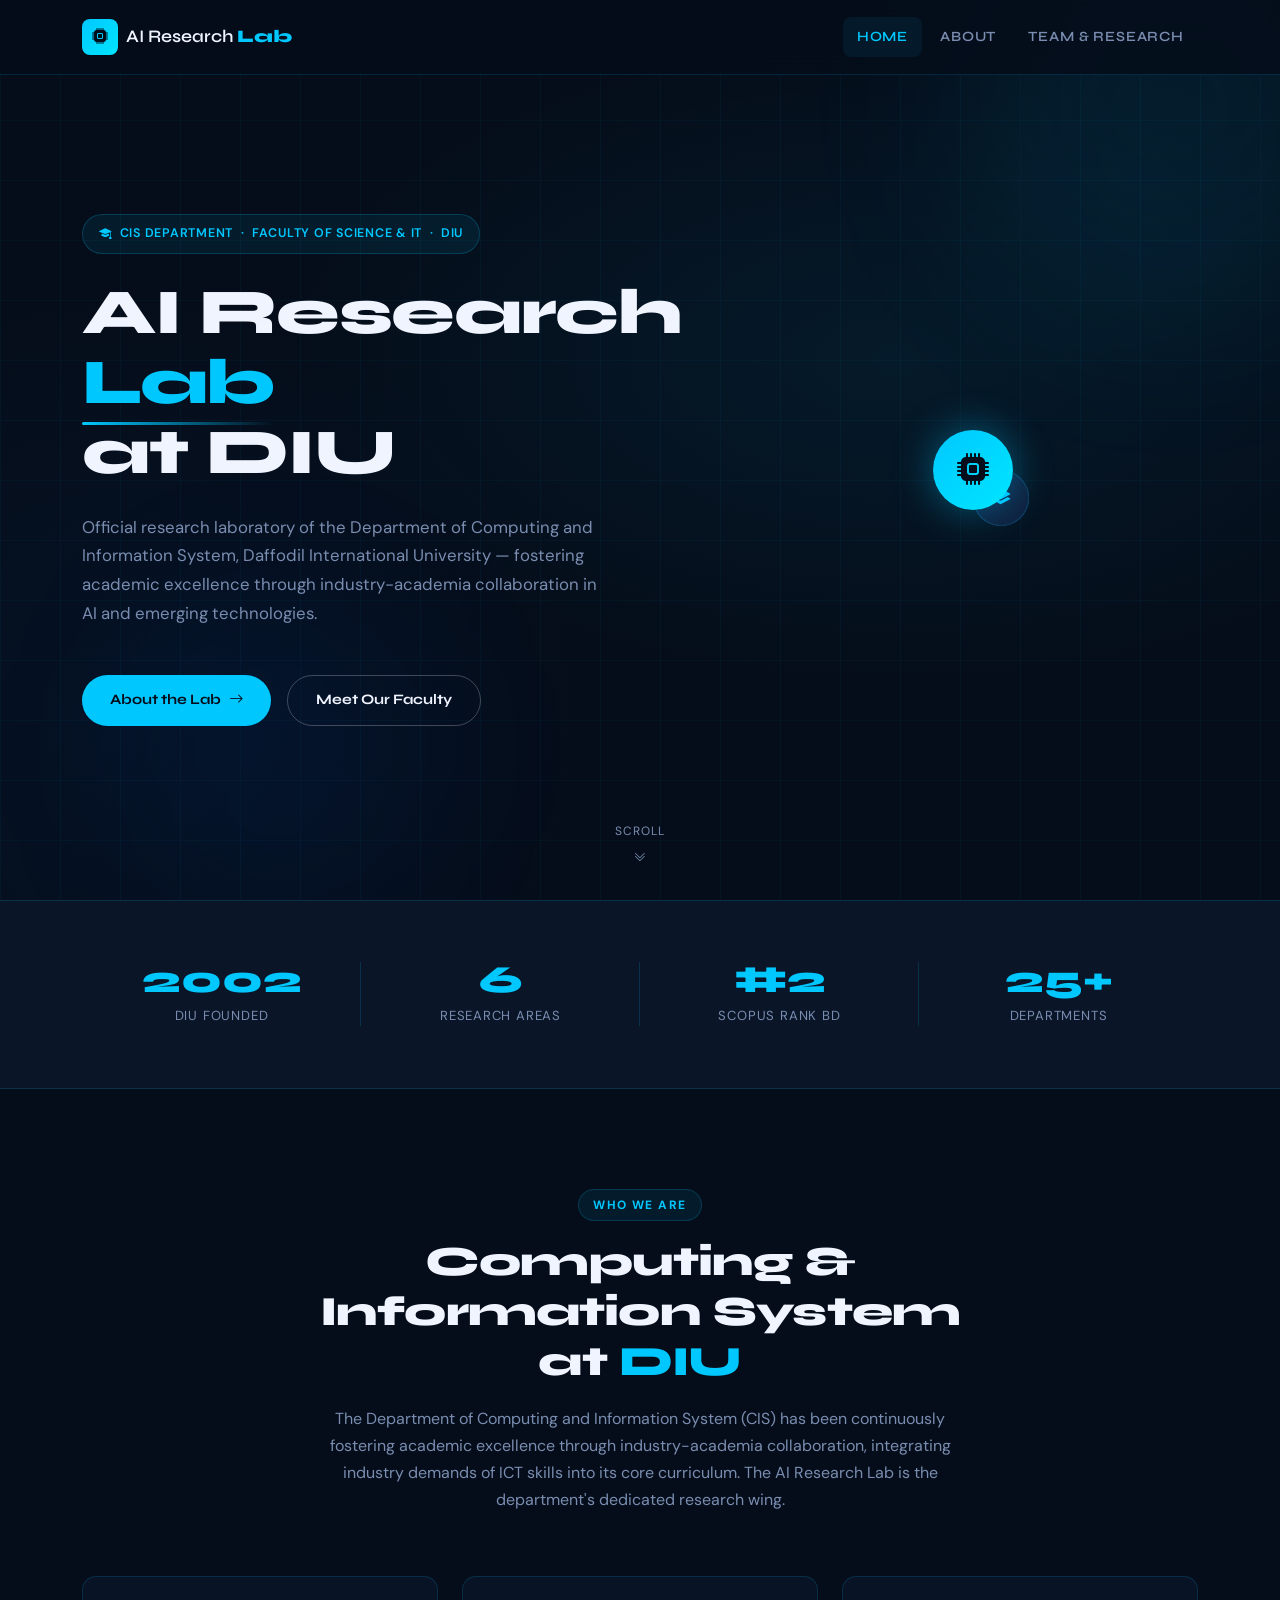
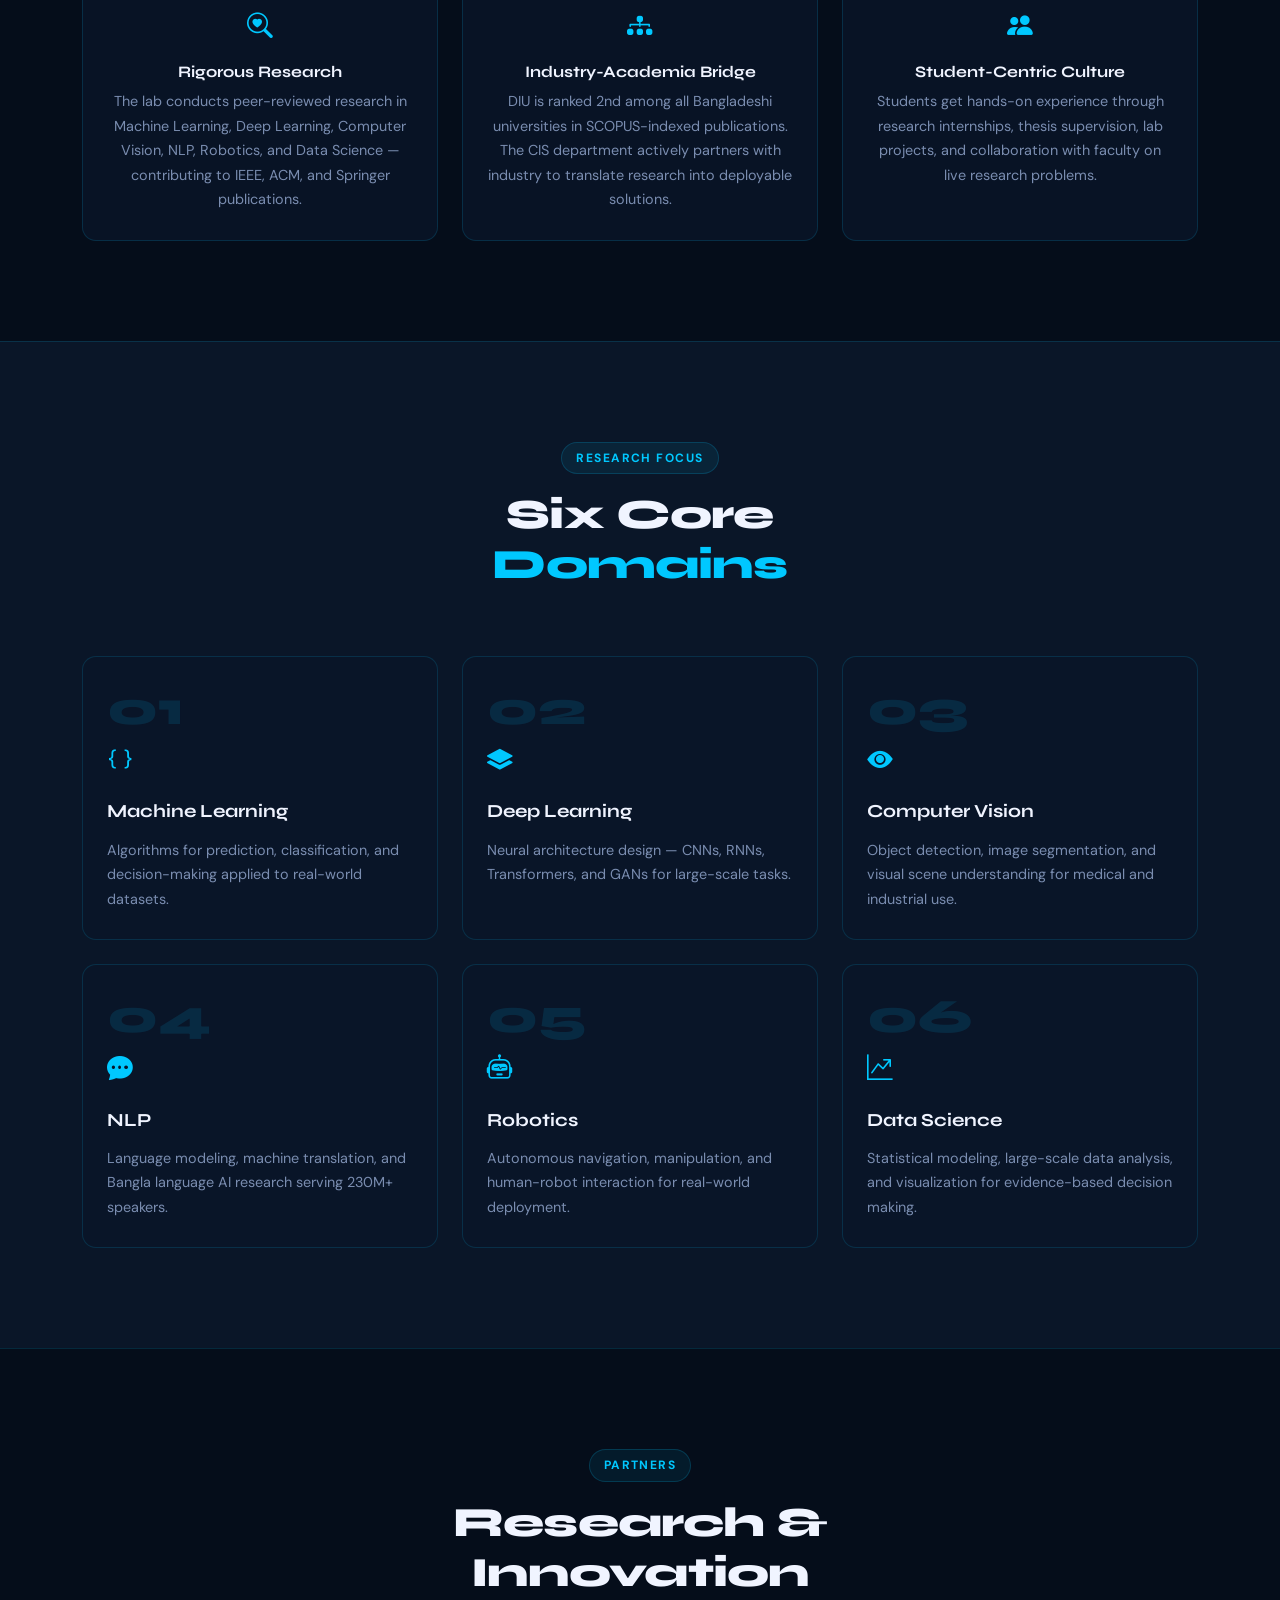
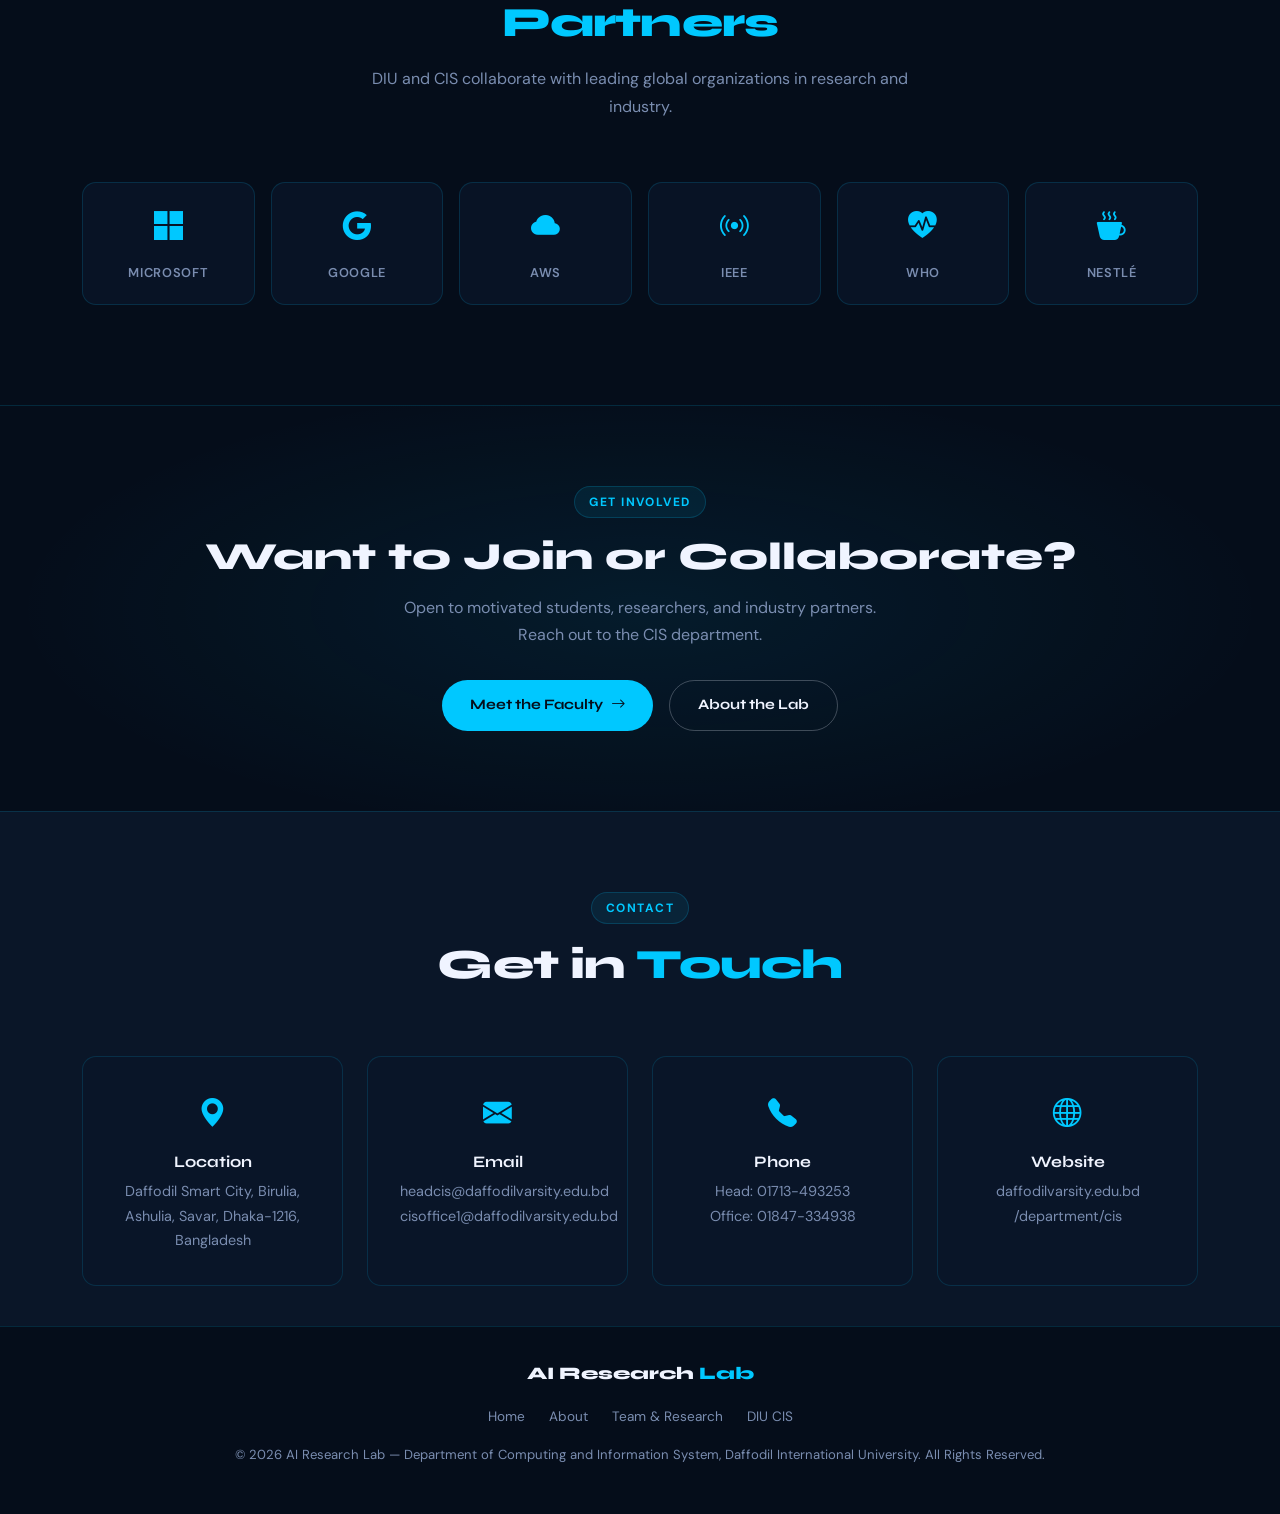
==== index.html @ 389318b4 "Add team and research page with faculty profiles and contact information" ====
<!DOCTYPE html>
<html lang="en">
<head>
  <meta charset="UTF-8"/>
  <meta name="viewport" content="width=device-width, initial-scale=1.0"/>
  <title>AI Research Lab — CIS, Daffodil International University</title>
  <link rel="stylesheet" href="https://cdn.jsdelivr.net/npm/bootstrap@5.3.3/dist/css/bootstrap.min.css"/>
  <link rel="stylesheet" href="https://cdn.jsdelivr.net/npm/bootstrap-icons@1.11.3/font/bootstrap-icons.min.css"/>
  <link rel="preconnect" href="https://fonts.googleapis.com"/>
  <link href="https://fonts.googleapis.com/css2?family=Syne:wght@400;600;700;800&family=DM+Sans:opsz,wght@9..40,300;9..40,400;9..40,500&display=swap" rel="stylesheet"/>
  <link rel="stylesheet" href="style.css"/>
</head>
<body>

  <!-- NAVBAR -->
  <nav class="navbar navbar-expand-lg fixed-top" id="mainNav">
    <div class="container">
      <a class="navbar-brand d-flex align-items-center gap-2" href="index.html">
        <div class="brand-icon"><i class="bi bi-cpu-fill"></i></div>
        <span>AI Research <strong>Lab</strong></span>
      </a>
      <button class="navbar-toggler" type="button" data-bs-toggle="collapse" data-bs-target="#navMenu">
        <span class="navbar-toggler-icon"></span>
      </button>
      <div class="collapse navbar-collapse" id="navMenu">
        <ul class="navbar-nav ms-auto align-items-lg-center gap-lg-1">
          <li class="nav-item"><a class="nav-link active" href="index.html">Home</a></li>
          <li class="nav-item"><a class="nav-link" href="about.html">About</a></li>
          <li class="nav-item"><a class="nav-link" href="team.html">Team &amp; Research</a></li>
        </ul>
      </div>
    </div>
  </nav>

  <!-- HERO -->
  <section class="hero-section">
    <div class="hero-grid-overlay"></div>
    <div class="hero-orb hero-orb-1"></div>
    <div class="hero-orb hero-orb-2"></div>

    <div class="container position-relative">
      <div class="row align-items-center" style="min-height:100vh; padding:100px 0 60px;">
        <div class="col-lg-7">
          <div class="lab-badge mb-4">
            <i class="bi bi-mortarboard-fill me-2"></i>
            CIS Department &nbsp;·&nbsp; Faculty of Science &amp; IT &nbsp;·&nbsp; DIU
          </div>
          <h1 class="hero-title">
            AI Research<br/>
            <span class="hero-accent">Lab</span><br/>
            at DIU
          </h1>
          <p class="hero-sub mt-4">
            Official research laboratory of the Department of Computing and Information System,
            Daffodil International University — fostering academic excellence through
            industry-academia collaboration in AI and emerging technologies.
          </p>
          <div class="d-flex flex-wrap gap-3 mt-5">
            <a href="about.html" class="btn-primary-custom">About the Lab <i class="bi bi-arrow-right ms-2"></i></a>
            <a href="team.html" class="btn-outline-custom">Meet Our Faculty</a>
          </div>
        </div>

        <div class="col-lg-5 d-none d-lg-flex justify-content-center">
          <div class="hero-visual">
            <div class="hex-ring">
              <div class="hex-node n1"><i class="bi bi-braces"></i></div>
              <div class="hex-node n2"><i class="bi bi-eye-fill"></i></div>
              <div class="hex-node n3"><i class="bi bi-chat-dots-fill"></i></div>
              <div class="hex-node n4"><i class="bi bi-robot"></i></div>
              <div class="hex-node n5"><i class="bi bi-graph-up-arrow"></i></div>
              <div class="hex-node n6"><i class="bi bi-layers-fill"></i></div>
              <div class="hex-center"><i class="bi bi-cpu-fill"></i></div>
            </div>
          </div>
        </div>
      </div>
    </div>

    <div class="hero-scroll-hint">
      <span>Scroll</span>
      <i class="bi bi-chevron-double-down"></i>
    </div>
  </section>

  <!-- STATS -->
  <section class="stats-strip">
    <div class="container">
      <div class="row g-0 text-center">
        <div class="col-6 col-md-3 stat-item">
          <div class="stat-num">2002</div>
          <div class="stat-lbl">DIU Founded</div>
        </div>
        <div class="col-6 col-md-3 stat-item">
          <div class="stat-num">6</div>
          <div class="stat-lbl">Research Areas</div>
        </div>
        <div class="col-6 col-md-3 stat-item">
          <div class="stat-num">#2</div>
          <div class="stat-lbl">Scopus Rank BD</div>
        </div>
        <div class="col-6 col-md-3 stat-item">
          <div class="stat-num">25+</div>
          <div class="stat-lbl">Departments</div>
        </div>
      </div>
    </div>
  </section>

  <!-- ABOUT SNIPPET -->
  <section class="section-pad">
    <div class="container">
      <div class="row justify-content-center text-center mb-5">
        <div class="col-lg-7">
          <div class="section-tag">Who We Are</div>
          <h2 class="section-title">Computing &amp; Information System at <span class="text-accent">DIU</span></h2>
          <p class="section-body">
            The Department of Computing and Information System (CIS) has been continuously fostering
            academic excellence through industry-academia collaboration, integrating industry demands
            of ICT skills into its core curriculum. The AI Research Lab is the department's
            dedicated research wing.
          </p>
        </div>
      </div>

      <div class="row g-4">
        <div class="col-md-4">
          <div class="info-card text-center">
            <i class="bi bi-search-heart"></i>
            <h6>Rigorous Research</h6>
            <p>The lab conducts peer-reviewed research in Machine Learning, Deep Learning, Computer Vision, NLP, Robotics, and Data Science — contributing to IEEE, ACM, and Springer publications.</p>
          </div>
        </div>
        <div class="col-md-4">
          <div class="info-card text-center">
            <i class="bi bi-diagram-3-fill"></i>
            <h6>Industry-Academia Bridge</h6>
            <p>DIU is ranked 2nd among all Bangladeshi universities in SCOPUS-indexed publications. The CIS department actively partners with industry to translate research into deployable solutions.</p>
          </div>
        </div>
        <div class="col-md-4">
          <div class="info-card text-center">
            <i class="bi bi-people-fill"></i>
            <h6>Student-Centric Culture</h6>
            <p>Students get hands-on experience through research internships, thesis supervision, lab projects, and collaboration with faculty on live research problems.</p>
          </div>
        </div>
      </div>
    </div>
  </section>

  <!-- RESEARCH AREAS -->
  <section class="feature-strip">
    <div class="container">
      <div class="row justify-content-center text-center mb-5">
        <div class="col-lg-6">
          <div class="section-tag">Research Focus</div>
          <h2 class="section-title">Six Core <span class="text-accent">Domains</span></h2>
        </div>
      </div>
      <div class="row g-4">
        <div class="col-sm-6 col-lg-4">
          <div class="info-card">
            <div class="feature-num">01</div>
            <div class="feature-title"><i class="bi bi-braces me-2 text-accent"></i>Machine Learning</div>
            <p class="feature-desc">Algorithms for prediction, classification, and decision-making applied to real-world datasets.</p>
          </div>
        </div>
        <div class="col-sm-6 col-lg-4">
          <div class="info-card">
            <div class="feature-num">02</div>
            <div class="feature-title"><i class="bi bi-layers-fill me-2 text-accent"></i>Deep Learning</div>
            <p class="feature-desc">Neural architecture design — CNNs, RNNs, Transformers, and GANs for large-scale tasks.</p>
          </div>
        </div>
        <div class="col-sm-6 col-lg-4">
          <div class="info-card">
            <div class="feature-num">03</div>
            <div class="feature-title"><i class="bi bi-eye-fill me-2 text-accent"></i>Computer Vision</div>
            <p class="feature-desc">Object detection, image segmentation, and visual scene understanding for medical and industrial use.</p>
          </div>
        </div>
        <div class="col-sm-6 col-lg-4">
          <div class="info-card">
            <div class="feature-num">04</div>
            <div class="feature-title"><i class="bi bi-chat-dots-fill me-2 text-accent"></i>NLP</div>
            <p class="feature-desc">Language modeling, machine translation, and Bangla language AI research serving 230M+ speakers.</p>
          </div>
        </div>
        <div class="col-sm-6 col-lg-4">
          <div class="info-card">
            <div class="feature-num">05</div>
            <div class="feature-title"><i class="bi bi-robot me-2 text-accent"></i>Robotics</div>
            <p class="feature-desc">Autonomous navigation, manipulation, and human-robot interaction for real-world deployment.</p>
          </div>
        </div>
        <div class="col-sm-6 col-lg-4">
          <div class="info-card">
            <div class="feature-num">06</div>
            <div class="feature-title"><i class="bi bi-graph-up-arrow me-2 text-accent"></i>Data Science</div>
            <p class="feature-desc">Statistical modeling, large-scale data analysis, and visualization for evidence-based decision making.</p>
          </div>
        </div>
      </div>
    </div>
  </section>

  <!-- INDUSTRY PARTNERS -->
  <section class="section-pad border-top-faint">
    <div class="container">
      <div class="row justify-content-center text-center mb-5">
        <div class="col-lg-6">
          <div class="section-tag">Partners</div>
          <h2 class="section-title">Research &amp; Innovation <span class="text-accent">Partners</span></h2>
          <p class="section-body">DIU and CIS collaborate with leading global organizations in research and industry.</p>
        </div>
      </div>
      <div class="row g-3 justify-content-center">
        <div class="col-6 col-md-4 col-lg-2">
          <div class="partner-card"><i class="bi bi-microsoft"></i><span>Microsoft</span></div>
        </div>
        <div class="col-6 col-md-4 col-lg-2">
          <div class="partner-card"><i class="bi bi-google"></i><span>Google</span></div>
        </div>
        <div class="col-6 col-md-4 col-lg-2">
          <div class="partner-card"><i class="bi bi-cloud-fill"></i><span>AWS</span></div>
        </div>
        <div class="col-6 col-md-4 col-lg-2">
          <div class="partner-card"><i class="bi bi-broadcast"></i><span>IEEE</span></div>
        </div>
        <div class="col-6 col-md-4 col-lg-2">
          <div class="partner-card"><i class="bi bi-heart-pulse-fill"></i><span>WHO</span></div>
        </div>
        <div class="col-6 col-md-4 col-lg-2">
          <div class="partner-card"><i class="bi bi-cup-hot-fill"></i><span>Nestlé</span></div>
        </div>
      </div>
    </div>
  </section>

  <!-- CTA -->
  <section class="cta-band">
    <div class="container">
      <div class="section-tag d-inline-block mb-3">Get Involved</div>
      <h2>Want to Join or Collaborate?</h2>
      <p>Open to motivated students, researchers, and industry partners. Reach out to the CIS department.</p>
      <div class="d-flex justify-content-center flex-wrap gap-3">
        <a href="team.html" class="btn-primary-custom">Meet the Faculty <i class="bi bi-arrow-right ms-2"></i></a>
        <a href="about.html" class="btn-outline-custom">About the Lab</a>
      </div>
    </div>
  </section>

  <!-- CONTACT -->
  <section class="contact-section">
    <div class="container">
      <div class="row justify-content-center text-center mb-5">
        <div class="col-lg-6">
          <div class="section-tag">Contact</div>
          <h2 class="section-title">Get in <span class="text-accent">Touch</span></h2>
        </div>
      </div>
      <div class="row g-4 justify-content-center">
        <div class="col-sm-6 col-lg-3">
          <div class="contact-card">
            <i class="bi bi-geo-alt-fill"></i>
            <h6>Location</h6>
            <p>Daffodil Smart City, Birulia, Ashulia, Savar, Dhaka-1216, Bangladesh</p>
          </div>
        </div>
        <div class="col-sm-6 col-lg-3">
          <div class="contact-card">
            <i class="bi bi-envelope-fill"></i>
            <h6>Email</h6>
            <p>headcis@daffodilvarsity.edu.bd<br/>cisoffice1@daffodilvarsity.edu.bd</p>
          </div>
        </div>
        <div class="col-sm-6 col-lg-3">
          <div class="contact-card">
            <i class="bi bi-telephone-fill"></i>
            <h6>Phone</h6>
            <p>Head: 01713-493253<br/>Office: 01847-334938</p>
          </div>
        </div>
        <div class="col-sm-6 col-lg-3">
          <div class="contact-card">
            <i class="bi bi-globe"></i>
            <h6>Website</h6>
            <p>daffodilvarsity.edu.bd<br/>/department/cis</p>
          </div>
        </div>
      </div>
    </div>
  </section>

  <!-- FOOTER -->
  <footer>
    <div class="container">
      <div class="footer-logo">AI Research <span>Lab</span></div>
      <div class="footer-links">
        <a href="index.html">Home</a>
        <a href="about.html">About</a>
        <a href="team.html">Team &amp; Research</a>
        <a href="https://daffodilvarsity.edu.bd/department/cis" target="_blank">DIU CIS</a>
      </div>
      <p class="footer-copy">
        &copy; 2026 AI Research Lab — Department of Computing and Information System,
        Daffodil International University. All Rights Reserved.
      </p>
    </div>
  </footer>

  <script src="https://cdn.jsdelivr.net/npm/bootstrap@5.3.3/dist/js/bootstrap.bundle.min.js"></script>
  <script src="script.js"></script>
</body>
</html>
---- style.css ----
/* =========================================================
   AI Research Lab — CIS Department, DIU
   style.css  |  Shared across all 3 pages
   ========================================================= */

@import url('https://fonts.googleapis.com/css2?family=Syne:wght@400;600;700;800&family=DM+Sans:opsz,wght@9..40,300;9..40,400;9..40,500&display=swap');

/* ── Variables ── */
:root {
  --navy:    #050d1a;
  --navy2:   #0a1628;
  --navy3:   #0f1f3d;
  --cyan:    #00c8ff;
  --cyan2:   #00e5ff;
  --white:   #f0f4ff;
  --muted:   #7a8db0;
  --card-bg: rgba(10,22,40,0.85);
  --border:  rgba(0,200,255,0.15);
  --radius:  14px;
  --font-h:  'Syne', sans-serif;
  --font-b:  'DM Sans', sans-serif;
}

*,*::before,*::after { box-sizing:border-box; margin:0; padding:0; }
html { scroll-behavior:smooth; }

body {
  background: var(--navy);
  color: var(--white);
  font-family: var(--font-b);
  font-size: 1rem;
  line-height: 1.7;
  overflow-x: hidden;
}

h1,h2,h3,h4,h5,h6 { font-family: var(--font-h); }
a { text-decoration:none; color:inherit; }
img { max-width:100%; }

::-webkit-scrollbar { width:6px; }
::-webkit-scrollbar-track { background:var(--navy); }
::-webkit-scrollbar-thumb { background:var(--cyan); border-radius:3px; }

/* ── NAVBAR ── */
.navbar {
  background: rgba(5,13,26,0.85);
  backdrop-filter: blur(18px);
  border-bottom: 1px solid var(--border);
  padding: 14px 0;
  transition: background 0.3s;
  z-index: 1000;
}
.navbar.scrolled { background: rgba(5,13,26,0.97); }

.brand-icon {
  width:36px; height:36px;
  background: linear-gradient(135deg, var(--cyan), var(--cyan2));
  border-radius:8px;
  display:flex; align-items:center; justify-content:center;
  font-size:1rem; color:var(--navy);
}
.navbar-brand {
  font-family: var(--font-h);
  font-size:1.1rem; font-weight:600;
  color:var(--white) !important;
}
.navbar-brand strong { color:var(--cyan); }

.nav-link {
  font-family: var(--font-h);
  font-size:0.88rem; font-weight:600;
  color:var(--muted) !important;
  letter-spacing:0.06em; text-transform:uppercase;
  padding:8px 14px !important;
  border-radius:8px;
  transition: color 0.2s, background 0.2s;
}
.nav-link:hover, .nav-link.active {
  color:var(--cyan) !important;
  background: rgba(0,200,255,0.07);
}
.navbar-toggler { border:1px solid var(--border); padding:6px 10px; }
.navbar-toggler-icon {
  background-image: url("data:image/svg+xml,%3csvg xmlns='http://www.w3.org/2000/svg' viewBox='0 0 30 30'%3e%3cpath stroke='rgba%280,200,255,0.8%29' stroke-width='2' d='M4 7h22M4 15h22M4 23h22'/%3e%3c/svg%3e");
}

/* ── HERO ── */
.hero-section {
  min-height:100vh;
  background: radial-gradient(ellipse 80% 60% at 70% 40%,rgba(0,200,255,0.07) 0%,transparent 60%),
              radial-gradient(ellipse 60% 80% at 10% 80%,rgba(0,100,200,0.06) 0%,transparent 60%),
              var(--navy);
  position:relative; display:flex; align-items:center; overflow:hidden;
}
.hero-grid-overlay {
  position:absolute; inset:0;
  background-image:
    linear-gradient(rgba(0,200,255,0.04) 1px,transparent 1px),
    linear-gradient(90deg,rgba(0,200,255,0.04) 1px,transparent 1px);
  background-size:60px 60px;
  animation: gridDrift 20s linear infinite;
  pointer-events:none;
}
@keyframes gridDrift {
  0%   { transform:translateY(0); }
  100% { transform:translateY(60px); }
}
.hero-orb {
  position:absolute; border-radius:50%;
  filter:blur(80px); pointer-events:none;
  animation: orbPulse 6s ease-in-out infinite;
}
.hero-orb-1 { width:420px;height:420px; background:rgba(0,200,255,0.08); top:-100px; right:-100px; }
.hero-orb-2 { width:300px;height:300px; background:rgba(0,80,200,0.07); bottom:0; left:10%; animation-delay:3s; }
@keyframes orbPulse {
  0%,100% { transform:scale(1); opacity:1; }
  50%      { transform:scale(1.12); opacity:0.7; }
}

.hero-section .container { position:relative; z-index:2; }

.lab-badge {
  display:inline-flex; align-items:center;
  background:rgba(0,200,255,0.08); border:1px solid rgba(0,200,255,0.2);
  color:var(--cyan); font-size:0.78rem; font-weight:600;
  letter-spacing:0.06em; text-transform:uppercase;
  padding:8px 16px; border-radius:50px;
  animation: fadeUp 0.6s ease both;
}
.hero-title {
  font-size:clamp(2.4rem,5vw,4rem); font-weight:800;
  line-height:1.1; letter-spacing:-0.02em;
  animation: fadeUp 0.7s ease 0.1s both;
}
.hero-accent { color:var(--cyan); position:relative; }
.hero-accent::after {
  content:''; position:absolute; left:0; bottom:-4px;
  width:100%; height:3px;
  background:linear-gradient(90deg,var(--cyan),transparent);
  border-radius:2px;
}
.hero-sub {
  color:var(--muted); font-size:1.05rem; max-width:520px;
  animation: fadeUp 0.7s ease 0.2s both;
}

@keyframes fadeUp {
  from { opacity:0; transform:translateY(28px); }
  to   { opacity:1; transform:translateY(0); }
}

/* buttons */
.btn-primary-custom {
  background:var(--cyan); color:var(--navy);
  font-family:var(--font-h); font-weight:700; font-size:0.9rem;
  padding:13px 28px; border-radius:50px; border:none;
  transition:transform 0.2s,box-shadow 0.2s;
  display:inline-flex; align-items:center;
  animation: fadeUp 0.7s ease 0.3s both;
}
.btn-primary-custom:hover {
  transform:translateY(-2px); box-shadow:0 8px 30px rgba(0,200,255,0.35); color:var(--navy);
}
.btn-outline-custom {
  background:transparent; color:var(--white);
  font-family:var(--font-h); font-weight:700; font-size:0.9rem;
  padding:12px 28px; border-radius:50px; border:1px solid rgba(240,244,255,0.25);
  transition:border-color 0.2s,background 0.2s,color 0.2s;
  display:inline-flex; align-items:center;
  animation: fadeUp 0.7s ease 0.35s both;
}
.btn-outline-custom:hover { border-color:var(--cyan); color:var(--cyan); background:rgba(0,200,255,0.05); }

/* hex ring */
.hero-visual { position:relative; width:360px; height:360px; animation:fadeUp 0.9s ease 0.4s both; }
.hex-ring    { position:relative; width:100%; height:100%; }
.hex-center {
  position:absolute; top:50%; left:50%; transform:translate(-50%,-50%);
  width:80px; height:80px;
  background:linear-gradient(135deg,var(--cyan),var(--cyan2));
  border-radius:50%; display:flex; align-items:center; justify-content:center;
  font-size:2rem; color:var(--navy);
  box-shadow:0 0 40px rgba(0,200,255,0.4); z-index:2;
  animation: hexPulse 3s ease-in-out infinite;
}
@keyframes hexPulse {
  0%,100% { box-shadow:0 0 40px rgba(0,200,255,0.4); }
  50%      { box-shadow:0 0 70px rgba(0,200,255,0.7); }
}
.hex-node {
  position:absolute; width:56px; height:56px;
  background:var(--navy3); border:1px solid var(--border);
  border-radius:50%; display:flex; align-items:center; justify-content:center;
  font-size:1.2rem; color:var(--cyan);
  top:50%; left:50%;
  animation: orbitSpin 12s linear infinite;
}
.hex-node:nth-child(1){--angle:0deg;   animation-delay:0s;}
.hex-node:nth-child(2){--angle:60deg;  animation-delay:-2s;}
.hex-node:nth-child(3){--angle:120deg; animation-delay:-4s;}
.hex-node:nth-child(4){--angle:180deg; animation-delay:-6s;}
.hex-node:nth-child(5){--angle:240deg; animation-delay:-8s;}
.hex-node:nth-child(6){--angle:300deg; animation-delay:-10s;}
@keyframes orbitSpin {
  from { transform:translate(-50%,-50%) rotate(var(--angle)) translateX(140px) rotate(calc(-1*var(--angle))); }
  to   { transform:translate(-50%,-50%) rotate(calc(var(--angle) + 360deg)) translateX(140px) rotate(calc(-1*(var(--angle)+360deg))); }
}

.hero-scroll-hint {
  position:absolute; bottom:32px; left:50%; transform:translateX(-50%);
  display:flex; flex-direction:column; align-items:center; gap:6px;
  color:var(--muted); font-size:0.75rem; letter-spacing:0.08em; text-transform:uppercase;
  animation: scrollBounce 2s ease infinite;
}
@keyframes scrollBounce {
  0%,100%{ transform:translateX(-50%) translateY(0); }
  50%    { transform:translateX(-50%) translateY(8px); }
}

/* ── STATS ── */
.stats-strip {
  background:var(--navy2);
  border-top:1px solid var(--border); border-bottom:1px solid var(--border);
  padding:40px 0;
}
.stat-item { padding:20px; position:relative; }
.stat-item:not(:last-child)::after {
  content:''; position:absolute; right:0; top:20%; height:60%;
  width:1px; background:var(--border);
}
.stat-num { font-family:var(--font-h); font-size:2.4rem; font-weight:800; color:var(--cyan); line-height:1; }
.stat-lbl { font-size:0.82rem; color:var(--muted); letter-spacing:0.06em; text-transform:uppercase; margin-top:6px; }

/* ── SHARED SECTION ── */
.section-pad    { padding:100px 0; }
.section-pad-sm { padding:70px 0; }
.bg-navy2       { background:var(--navy2); }
.border-top-faint{ border-top:1px solid var(--border); }
.section-divider { height:1px; background:var(--border); margin:0; }
.text-accent    { color:var(--cyan); }

.section-tag {
  display:inline-block; font-size:0.75rem; font-weight:700;
  letter-spacing:0.12em; text-transform:uppercase; color:var(--cyan);
  background:rgba(0,200,255,0.08); border:1px solid rgba(0,200,255,0.18);
  border-radius:50px; padding:5px 14px; margin-bottom:16px;
}
.section-title {
  font-size:clamp(1.8rem,3.5vw,2.6rem); font-weight:800;
  line-height:1.2; letter-spacing:-0.02em; margin-bottom:18px;
}
.section-body { color:var(--muted); font-size:1rem; margin-bottom:14px; }

/* ── PAGE HERO ── */
.page-hero {
  padding:140px 0 80px;
  background:radial-gradient(ellipse 70% 50% at 50% 0%,rgba(0,200,255,0.06) 0%,transparent 70%), var(--navy);
  border-bottom:1px solid var(--border); text-align:center;
}
.page-hero-title {
  font-size:clamp(2rem,4vw,3rem); font-weight:800; letter-spacing:-0.02em;
  animation:fadeUp 0.7s ease both;
}
.page-hero-sub { color:var(--muted); max-width:560px; margin:16px auto 0; animation:fadeUp 0.7s ease 0.1s both; }

/* ── INFO CARD ── */
.info-card {
  background:var(--card-bg); border:1px solid var(--border); border-radius:var(--radius);
  padding:28px 24px; height:100%;
  transition:border-color 0.3s,transform 0.3s;
}
.info-card:hover { border-color:rgba(0,200,255,0.4); transform:translateY(-4px); }
.info-card i    { font-size:1.6rem; color:var(--cyan); margin-bottom:14px; display:block; }
.info-card h6   { font-family:var(--font-h); font-weight:700; font-size:1rem; margin-bottom:8px; }
.info-card p    { font-size:0.9rem; color:var(--muted); margin:0; }

.feature-num   { font-family:var(--font-h); font-size:3rem; font-weight:800; color:rgba(0,200,255,0.12); line-height:1; margin-bottom:6px; }
.feature-title { font-family:var(--font-h); font-size:1.15rem; font-weight:700; margin-bottom:10px; }
.feature-desc  { color:var(--muted); font-size:0.9rem; }

/* ── ABOUT CARD ── */
.about-image-stack { position:relative; height:400px; }
.about-card-bg {
  position:absolute; inset:0; top:30px; left:30px;
  background:linear-gradient(135deg,var(--cyan),rgba(0,200,255,0.2));
  border-radius:var(--radius); opacity:0.15;
}
.about-inner-card {
  position:absolute; inset:0;
  background:var(--card-bg); border:1px solid var(--border); border-radius:var(--radius);
  padding:36px; display:flex; flex-direction:column; justify-content:center;
}
.about-icon { font-size:2.4rem; color:var(--cyan); margin-bottom:18px; }
.about-inner-card h4 { font-weight:700; margin-bottom:14px; }
.about-inner-card p  { color:var(--muted); font-size:0.95rem; }
.about-divider { border-color:var(--border); margin:20px 0; }
.about-pill-row { display:flex; flex-wrap:wrap; gap:8px; }
.pill {
  display:inline-flex; align-items:center;
  background:rgba(0,200,255,0.08); border:1px solid rgba(0,200,255,0.18);
  color:var(--cyan); font-size:0.78rem; font-weight:600;
  padding:5px 12px; border-radius:50px;
}

/* ── RESEARCH CARD ── */
.research-card {
  background:var(--card-bg); border:1px solid var(--border); border-radius:var(--radius);
  padding:32px 26px; height:100%; position:relative; overflow:hidden;
  transition:border-color 0.3s,transform 0.3s;
}
.research-card::before {
  content:''; position:absolute; top:0; left:0; right:0; height:3px;
  background:linear-gradient(90deg,var(--cyan),transparent); opacity:0; transition:opacity 0.3s;
}
.research-card:hover { border-color:rgba(0,200,255,0.3); transform:translateY(-6px); }
.research-card:hover::before { opacity:1; }
.rc-icon {
  width:52px; height:52px; background:rgba(0,200,255,0.1); border:1px solid rgba(0,200,255,0.2);
  border-radius:12px; display:flex; align-items:center; justify-content:center;
  font-size:1.4rem; color:var(--cyan); margin-bottom:20px;
}
.research-card h5 { font-weight:700; font-size:1.05rem; margin-bottom:10px; }
.research-card p  { font-size:0.88rem; color:var(--muted); margin:0; }

/* ── TEAM CARDS ── */
.team-card {
  background:var(--card-bg); border:1px solid var(--border); border-radius:var(--radius);
  overflow:hidden; height:100%;
  transition:border-color 0.3s,transform 0.3s,box-shadow 0.3s;
}
.team-card:hover {
  border-color:rgba(0,200,255,0.35); transform:translateY(-6px);
  box-shadow:0 20px 50px rgba(0,200,255,0.08);
}

/* photo for small cards */
.team-card-photo-placeholder {
  width:100%; height:220px;
  background:linear-gradient(135deg,var(--navy3),rgba(0,200,255,0.05));
  display:flex; align-items:center; justify-content:center;
  font-size:4rem; color:rgba(0,200,255,0.25);
  position:relative; overflow:hidden;
}

/* photo for wide director card */
.team-photo-square {
  width:200px; min-height:240px; flex-shrink:0;
  background:linear-gradient(135deg,var(--navy3),rgba(0,200,255,0.06));
  display:flex; align-items:center; justify-content:center;
  font-size:4rem; color:rgba(0,200,255,0.25);
  overflow:hidden;
}
.team-photo-square img { width:100%; height:100%; object-fit:cover; }

.team-card-body  { padding:22px 22px 24px; }
.team-card-name  { font-family:var(--font-h); font-weight:700; font-size:1.05rem; margin-bottom:4px; }
.team-card-role  { font-size:0.8rem; font-weight:600; letter-spacing:0.05em; text-transform:uppercase; color:var(--cyan); margin-bottom:12px; }
.team-card-bio   { font-size:0.875rem; color:var(--muted); line-height:1.65; margin-bottom:16px; }
.team-card-links { display:flex; gap:10px; }
.team-link {
  width:32px; height:32px; border:1px solid var(--border); border-radius:8px;
  display:flex; align-items:center; justify-content:center;
  font-size:0.85rem; color:var(--muted);
  transition:border-color 0.2s,color 0.2s,background 0.2s;
}
.team-link:hover { border-color:var(--cyan); color:var(--cyan); background:rgba(0,200,255,0.07); }

/* role heading */
.role-heading { display:flex; align-items:center; gap:14px; margin-bottom:36px; }
.role-heading-line { flex:1; height:1px; background:var(--border); }
.role-heading-label { font-size:0.78rem; font-weight:700; letter-spacing:0.1em; text-transform:uppercase; color:var(--muted); white-space:nowrap; }

/* ── PARTNER CARDS ── */
.partner-card {
  background:var(--card-bg); border:1px solid var(--border); border-radius:var(--radius);
  padding:20px 12px; text-align:center;
  display:flex; flex-direction:column; align-items:center; gap:10px;
  transition:border-color 0.3s,transform 0.3s;
}
.partner-card:hover { border-color:rgba(0,200,255,0.3); transform:translateY(-4px); }
.partner-card i    { font-size:1.8rem; color:var(--cyan); }
.partner-card span { font-size:0.8rem; font-weight:600; letter-spacing:0.05em; text-transform:uppercase; color:var(--muted); }

/* ── FEATURE STRIP ── */
.feature-strip {
  padding:100px 0;
  background:var(--navy2);
  border-top:1px solid var(--border);
}

/* ── CTA BAND ── */
.cta-band {
  padding:80px 0;
  background:radial-gradient(ellipse 70% 80% at 50% 50%,rgba(0,200,255,0.08) 0%,transparent 70%), var(--navy);
  border-top:1px solid var(--border); text-align:center;
}
.cta-band h2 { font-size:clamp(1.8rem,3vw,2.4rem); font-weight:800; }
.cta-band p  { color:var(--muted); max-width:500px; margin:14px auto 32px; }

/* ── CONTACT ── */
.contact-section {
  background:var(--navy2); border-top:1px solid var(--border);
  padding:80px 0 40px;
}
.contact-card {
  background:var(--card-bg); border:1px solid var(--border); border-radius:var(--radius);
  padding:32px; text-align:center; height:100%;
  transition:border-color 0.3s;
}
.contact-card:hover { border-color:rgba(0,200,255,0.3); }
.contact-card i  { font-size:1.8rem; color:var(--cyan); margin-bottom:14px; display:block; }
.contact-card h6 { font-weight:700; margin-bottom:8px; }
.contact-card p  { color:var(--muted); font-size:0.9rem; margin:0; }

/* ── FOOTER ── */
footer {
  background:var(--navy); border-top:1px solid var(--border);
  padding:32px 0; text-align:center;
}
.footer-logo { font-family:var(--font-h); font-weight:800; font-size:1.1rem; color:var(--white); margin-bottom:8px; }
.footer-logo span { color:var(--cyan); }
.footer-links { display:flex; justify-content:center; flex-wrap:wrap; gap:24px; margin:16px 0; }
.footer-links a { color:var(--muted); font-size:0.85rem; transition:color 0.2s; }
.footer-links a:hover { color:var(--cyan); }
.footer-copy { color:var(--muted); font-size:0.82rem; }
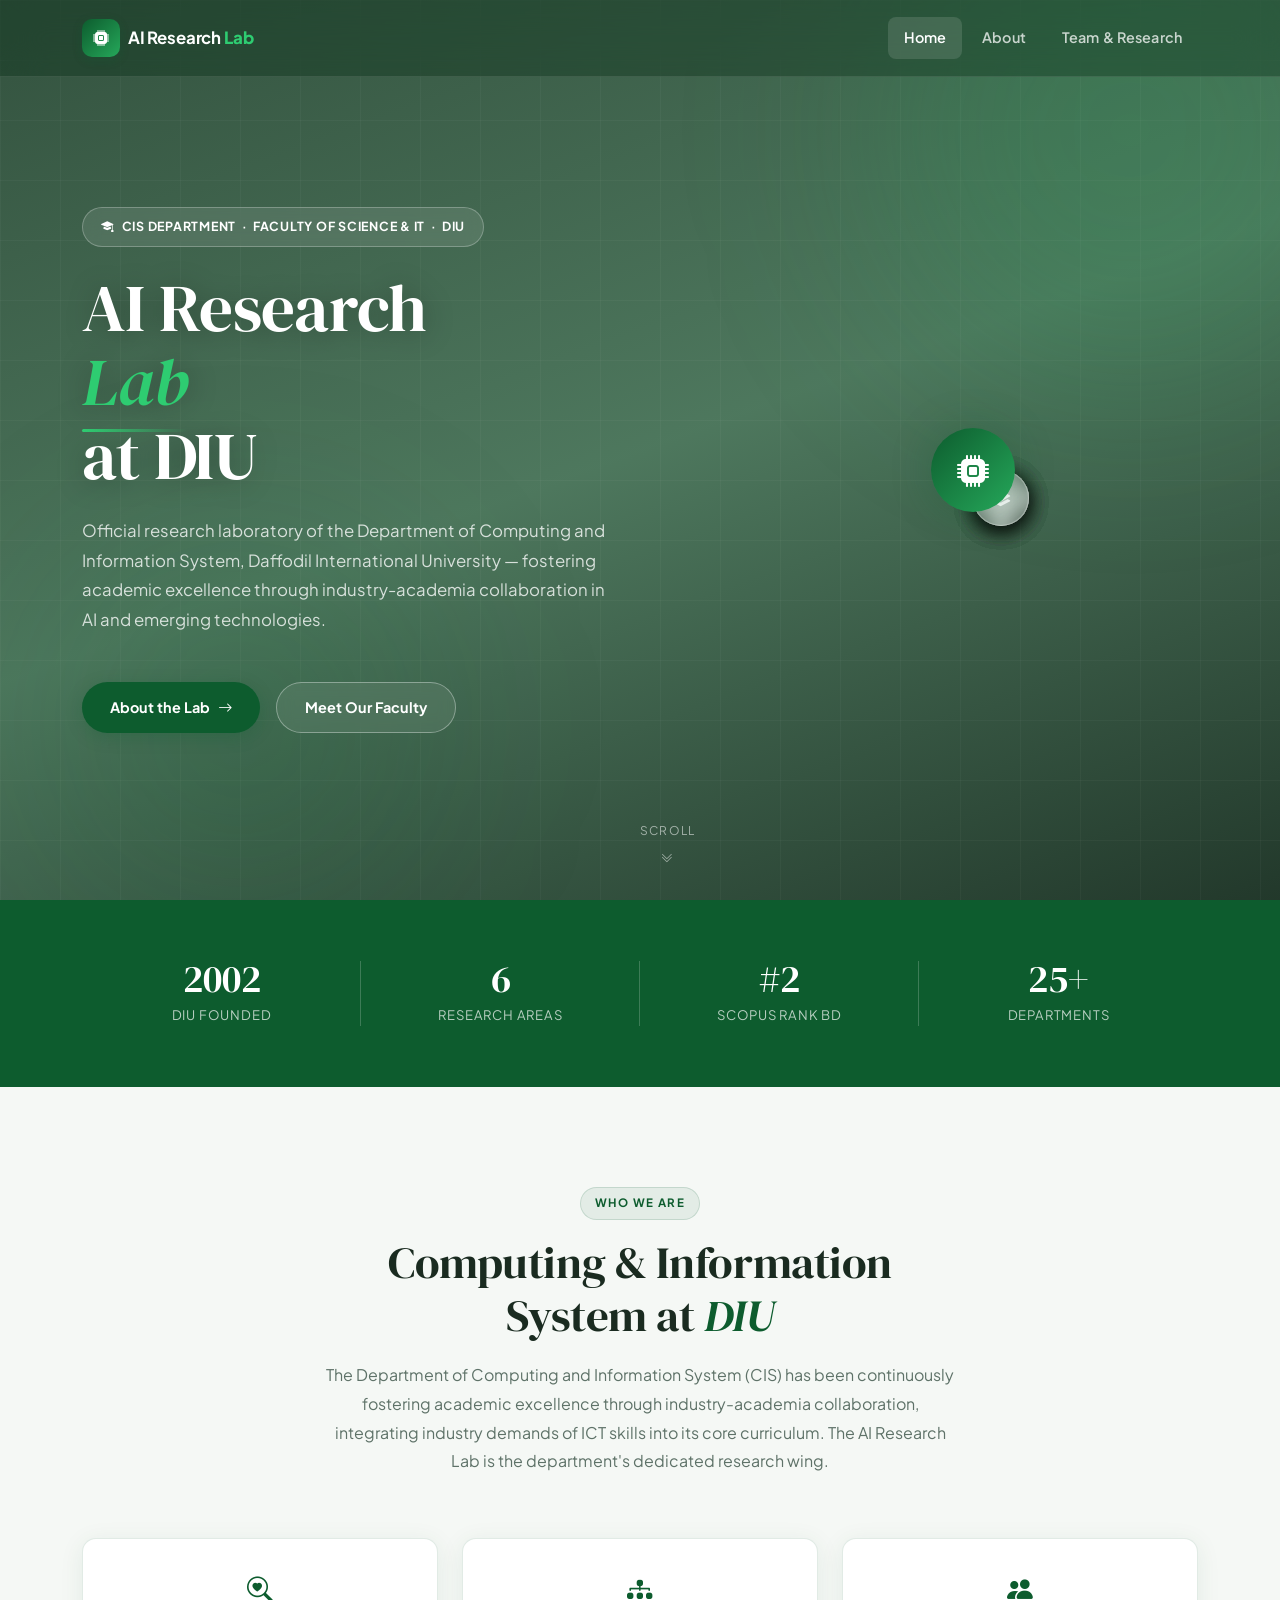
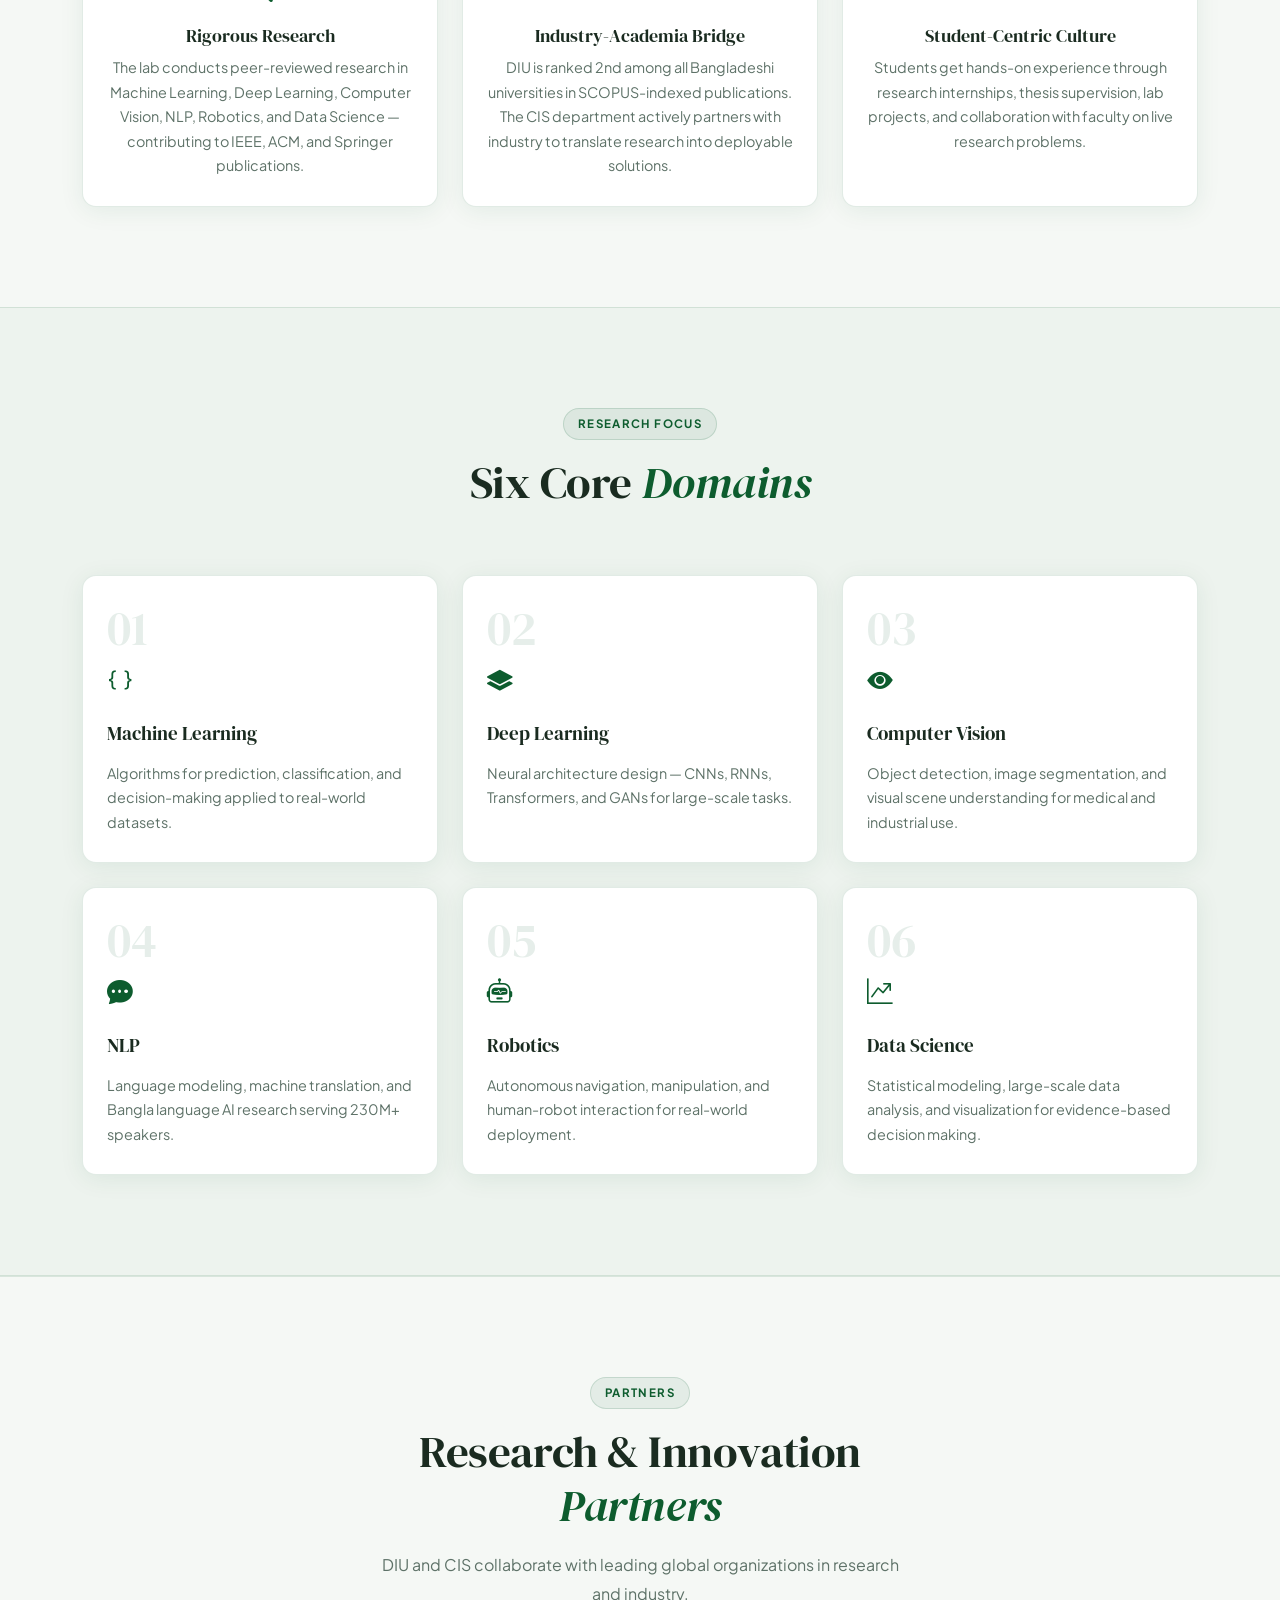
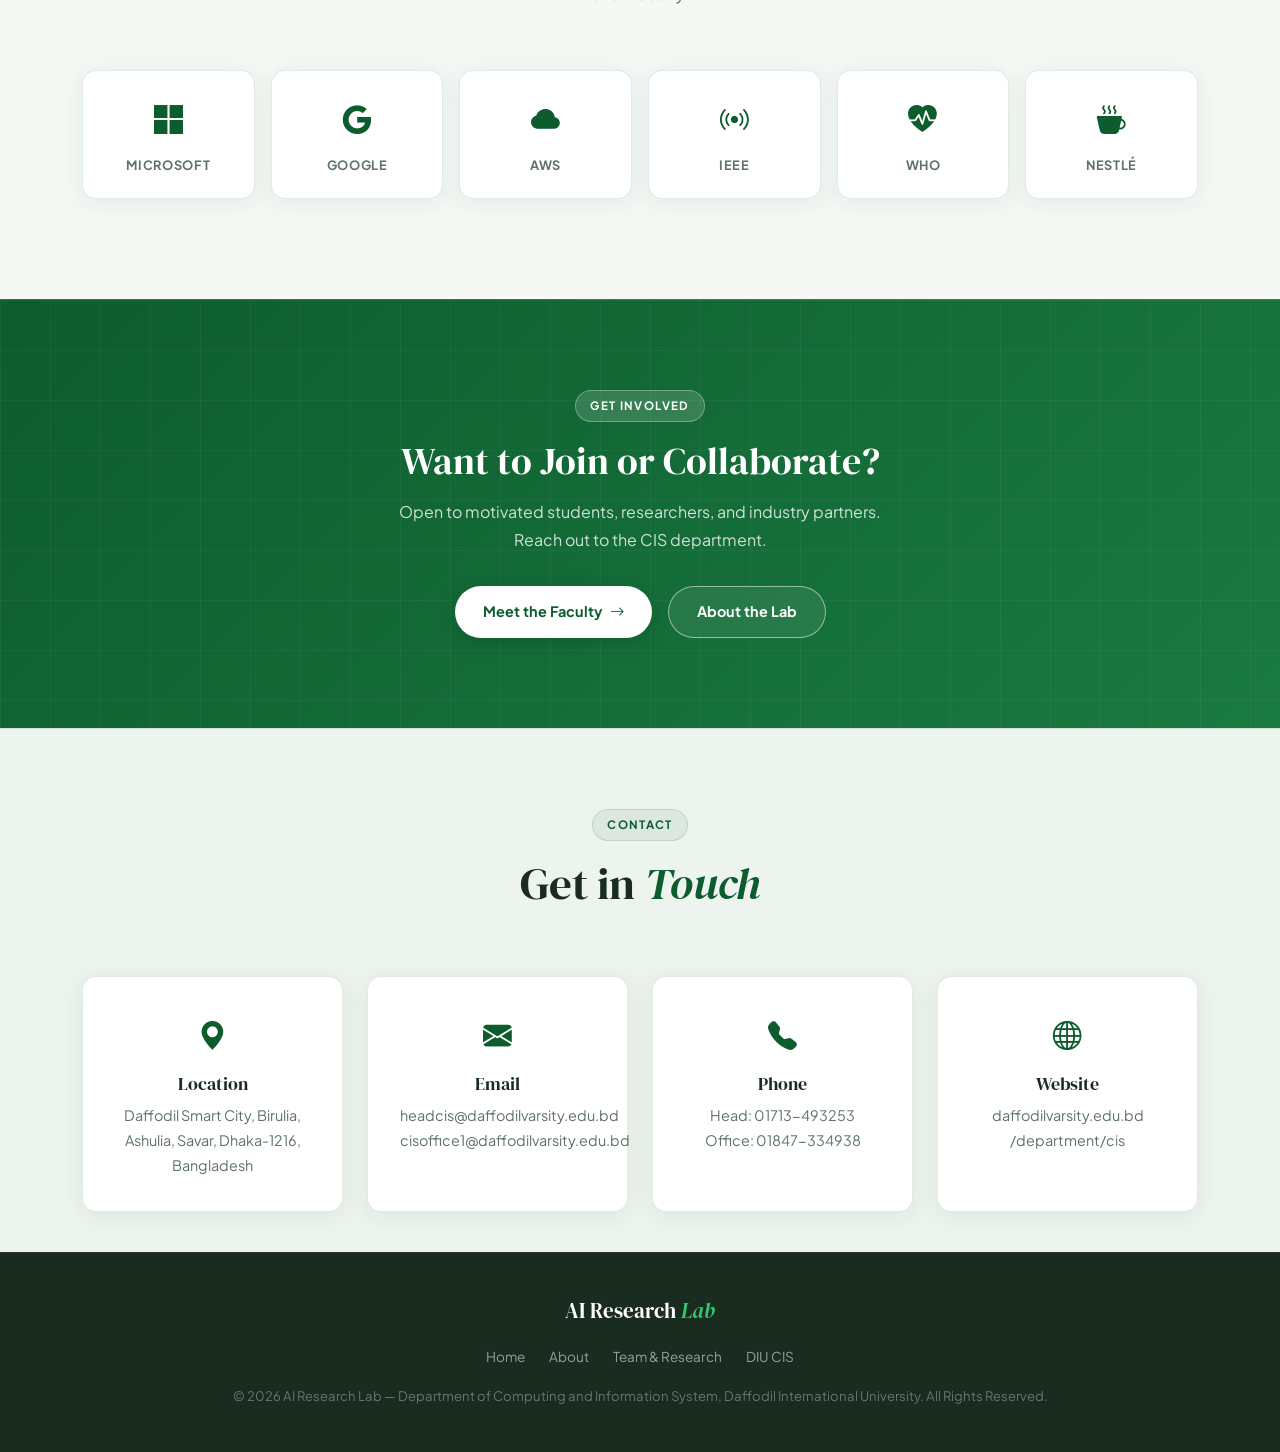
==== commit 38d0e8e5: "final output" ====
--- a/index.html
+++ b/index.html
@@ -7,7 +7,7 @@
   <link rel="stylesheet" href="https://cdn.jsdelivr.net/npm/bootstrap@5.3.3/dist/css/bootstrap.min.css"/>
   <link rel="stylesheet" href="https://cdn.jsdelivr.net/npm/bootstrap-icons@1.11.3/font/bootstrap-icons.min.css"/>
   <link rel="preconnect" href="https://fonts.googleapis.com"/>
-  <link href="https://fonts.googleapis.com/css2?family=Syne:wght@400;600;700;800&family=DM+Sans:opsz,wght@9..40,300;9..40,400;9..40,500&display=swap" rel="stylesheet"/>
+  <link href="https://fonts.googleapis.com/css2?family=DM+Serif+Display:ital@0;1&family=Plus+Jakarta+Sans:ital,wght@0,300;0,400;0,500;0,600;0,700;1,400&display=swap" rel="stylesheet"/>
   <link rel="stylesheet" href="style.css"/>
 </head>
 <body>
@@ -313,4 +313,4 @@
   <script src="https://cdn.jsdelivr.net/npm/bootstrap@5.3.3/dist/js/bootstrap.bundle.min.js"></script>
   <script src="script.js"></script>
 </body>
-</html>
+</html>
--- a/style.css
+++ b/style.css
@@ -1,117 +1,137 @@
 /* =========================================================
    AI Research Lab — CIS Department, DIU
-   style.css  |  Shared across all 3 pages
+   style.css  |  Light Academic Theme — DIU Inspired
    ========================================================= */
 
-@import url('https://fonts.googleapis.com/css2?family=Syne:wght@400;600;700;800&family=DM+Sans:opsz,wght@9..40,300;9..40,400;9..40,500&display=swap');
+@import url('https://fonts.googleapis.com/css2?family=DM+Serif+Display:ital@0;1&family=Plus+Jakarta+Sans:ital,wght@0,300;0,400;0,500;0,600;0,700;1,400&display=swap');
 
 /* ── Variables ── */
 :root {
-  --navy:    #050d1a;
-  --navy2:   #0a1628;
-  --navy3:   #0f1f3d;
-  --cyan:    #00c8ff;
-  --cyan2:   #00e5ff;
-  --white:   #f0f4ff;
-  --muted:   #7a8db0;
-  --card-bg: rgba(10,22,40,0.85);
-  --border:  rgba(0,200,255,0.15);
-  --radius:  14px;
-  --font-h:  'Syne', sans-serif;
-  --font-b:  'DM Sans', sans-serif;
+  --green:    #0d5c2e;
+  --green2:   #1a7a40;
+  --accent:   #25a85a;
+  --accent2:  #2ecc71;
+  --bg:       #f5f8f5;
+  --bg2:      #edf3ee;
+  --white:    #ffffff;
+  --text:     #1a2b20;
+  --muted:    #5e7268;
+  --card-bg:  #ffffff;
+  --border:   rgba(13,92,46,0.12);
+  --shadow:   0 4px 24px rgba(13,92,46,0.08);
+  --shadow-lg:0 12px 48px rgba(13,92,46,0.12);
+  --radius:   14px;
+  --font-h:   'DM Serif Display', Georgia, serif;
+  --font-b:   'Plus Jakarta Sans', sans-serif;
+  /* Legacy aliases so inline styles still work */
+  --navy:     var(--bg);
+  --navy2:    var(--bg2);
+  --navy3:    #d8e8db;
+  --cyan:     var(--accent);
+  --cyan2:    var(--accent2);
 }
 
 *,*::before,*::after { box-sizing:border-box; margin:0; padding:0; }
 html { scroll-behavior:smooth; }
 
 body {
-  background: var(--navy);
-  color: var(--white);
+  background: var(--bg);
+  color: var(--text);
   font-family: var(--font-b);
   font-size: 1rem;
-  line-height: 1.7;
+  line-height: 1.75;
   overflow-x: hidden;
 }
 
-h1,h2,h3,h4,h5,h6 { font-family: var(--font-h); }
+h1,h2,h3,h4,h5,h6 { font-family: var(--font-h); color: var(--text); }
 a { text-decoration:none; color:inherit; }
 img { max-width:100%; }
 
 ::-webkit-scrollbar { width:6px; }
-::-webkit-scrollbar-track { background:var(--navy); }
-::-webkit-scrollbar-thumb { background:var(--cyan); border-radius:3px; }
+::-webkit-scrollbar-track { background:var(--bg2); }
+::-webkit-scrollbar-thumb { background:var(--accent); border-radius:3px; }
 
 /* ── NAVBAR ── */
 .navbar {
-  background: rgba(5,13,26,0.85);
-  backdrop-filter: blur(18px);
-  border-bottom: 1px solid var(--border);
+  background: rgba(8,45,22,0.35);
+  backdrop-filter: blur(20px);
+  border-bottom: 1px solid rgba(255,255,255,0.1);
   padding: 14px 0;
-  transition: background 0.3s;
+  transition: background 0.3s, box-shadow 0.3s, border-color 0.3s;
   z-index: 1000;
 }
-.navbar.scrolled { background: rgba(5,13,26,0.97); }
+.navbar.scrolled {
+  background: rgba(10,50,25,0.97);
+  box-shadow: 0 2px 20px rgba(0,0,0,0.3);
+  border-color: rgba(255,255,255,0.08);
+}
 
 .brand-icon {
-  width:36px; height:36px;
-  background: linear-gradient(135deg, var(--cyan), var(--cyan2));
-  border-radius:8px;
+  width:38px; height:38px;
+  background: linear-gradient(135deg, var(--green), var(--accent));
+  border-radius:10px;
   display:flex; align-items:center; justify-content:center;
-  font-size:1rem; color:var(--navy);
+  font-size:1rem; color:#fff;
+  box-shadow: 0 3px 10px rgba(13,92,46,0.25);
 }
 .navbar-brand {
-  font-family: var(--font-h);
-  font-size:1.1rem; font-weight:600;
-  color:var(--white) !important;
-}
-.navbar-brand strong { color:var(--cyan); }
+  font-family: var(--font-b);
+  font-size:1.05rem; font-weight:700;
+  color: #fff !important;
+  letter-spacing:-0.01em;
+}
+.navbar-brand strong { color: var(--accent2); }
 
 .nav-link {
-  font-family: var(--font-h);
-  font-size:0.88rem; font-weight:600;
-  color:var(--muted) !important;
-  letter-spacing:0.06em; text-transform:uppercase;
-  padding:8px 14px !important;
+  font-family: var(--font-b);
+  font-size:0.9rem; font-weight:600;
+  color: rgba(255,255,255,0.75) !important;
+  letter-spacing:0.01em;
+  padding:8px 16px !important;
   border-radius:8px;
   transition: color 0.2s, background 0.2s;
 }
 .nav-link:hover, .nav-link.active {
-  color:var(--cyan) !important;
-  background: rgba(0,200,255,0.07);
-}
-.navbar-toggler { border:1px solid var(--border); padding:6px 10px; }
+  color: #fff !important;
+  background: rgba(255,255,255,0.12);
+}
+.navbar-toggler {
+  border:1px solid rgba(255,255,255,0.25);
+  padding:6px 10px;
+}
 .navbar-toggler-icon {
-  background-image: url("data:image/svg+xml,%3csvg xmlns='http://www.w3.org/2000/svg' viewBox='0 0 30 30'%3e%3cpath stroke='rgba%280,200,255,0.8%29' stroke-width='2' d='M4 7h22M4 15h22M4 23h22'/%3e%3c/svg%3e");
+  background-image: url("data:image/svg+xml,%3csvg xmlns='http://www.w3.org/2000/svg' viewBox='0 0 30 30'%3e%3cpath stroke='rgba%28255,255,255,0.85%29' stroke-width='2' d='M4 7h22M4 15h22M4 23h22'/%3e%3c/svg%3e");
 }
 
 /* ── HERO ── */
 .hero-section {
-  min-height:100vh;
-  background: radial-gradient(ellipse 80% 60% at 70% 40%,rgba(0,200,255,0.07) 0%,transparent 60%),
-              radial-gradient(ellipse 60% 80% at 10% 80%,rgba(0,100,200,0.06) 0%,transparent 60%),
-              var(--navy);
+  min-height: 100vh;
+  background:
+    linear-gradient(160deg, rgba(8,45,22,0.82) 0%, rgba(13,70,35,0.72) 50%, rgba(5,30,15,0.88) 100%),
+    url('https://daffodilvarsity.edu.bd/_next/image?url=%2Fimages%2Fbg.jpg&w=3840&q=75') center/cover no-repeat fixed;
   position:relative; display:flex; align-items:center; overflow:hidden;
 }
+
 .hero-grid-overlay {
   position:absolute; inset:0;
   background-image:
-    linear-gradient(rgba(0,200,255,0.04) 1px,transparent 1px),
-    linear-gradient(90deg,rgba(0,200,255,0.04) 1px,transparent 1px);
+    linear-gradient(rgba(255,255,255,0.03) 1px,transparent 1px),
+    linear-gradient(90deg,rgba(255,255,255,0.03) 1px,transparent 1px);
   background-size:60px 60px;
-  animation: gridDrift 20s linear infinite;
   pointer-events:none;
 }
 @keyframes gridDrift {
   0%   { transform:translateY(0); }
   100% { transform:translateY(60px); }
 }
+
 .hero-orb {
   position:absolute; border-radius:50%;
-  filter:blur(80px); pointer-events:none;
+  filter:blur(100px); pointer-events:none;
   animation: orbPulse 6s ease-in-out infinite;
 }
-.hero-orb-1 { width:420px;height:420px; background:rgba(0,200,255,0.08); top:-100px; right:-100px; }
-.hero-orb-2 { width:300px;height:300px; background:rgba(0,80,200,0.07); bottom:0; left:10%; animation-delay:3s; }
+.hero-orb-1 { width:500px;height:500px; background:rgba(37,168,90,0.18); top:-120px; right:-100px; }
+.hero-orb-2 { width:350px;height:350px; background:rgba(13,92,46,0.15); bottom:0; left:5%; animation-delay:3s; }
 @keyframes orbPulse {
   0%,100% { transform:scale(1); opacity:1; }
   50%      { transform:scale(1.12); opacity:0.7; }
@@ -121,26 +141,33 @@
 
 .lab-badge {
   display:inline-flex; align-items:center;
-  background:rgba(0,200,255,0.08); border:1px solid rgba(0,200,255,0.2);
-  color:var(--cyan); font-size:0.78rem; font-weight:600;
+  background:rgba(255,255,255,0.1); border:1px solid rgba(255,255,255,0.25);
+  color: #fff; font-size:0.78rem; font-weight:700;
   letter-spacing:0.06em; text-transform:uppercase;
-  padding:8px 16px; border-radius:50px;
+  padding:8px 18px; border-radius:50px;
+  backdrop-filter: blur(8px);
   animation: fadeUp 0.6s ease both;
 }
 .hero-title {
-  font-size:clamp(2.4rem,5vw,4rem); font-weight:800;
-  line-height:1.1; letter-spacing:-0.02em;
+  font-size:clamp(2.6rem,5.5vw,4.2rem); font-weight:400;
+  line-height:1.1; letter-spacing:-0.01em;
+  color: #fff;
+  text-shadow: 0 2px 30px rgba(0,0,0,0.3);
   animation: fadeUp 0.7s ease 0.1s both;
 }
-.hero-accent { color:var(--cyan); position:relative; }
+.hero-accent {
+  color: var(--accent2);
+  font-style: italic;
+  position:relative;
+}
 .hero-accent::after {
   content:''; position:absolute; left:0; bottom:-4px;
   width:100%; height:3px;
-  background:linear-gradient(90deg,var(--cyan),transparent);
+  background:linear-gradient(90deg, var(--accent2), transparent);
   border-radius:2px;
 }
 .hero-sub {
-  color:var(--muted); font-size:1.05rem; max-width:520px;
+  color: rgba(255,255,255,0.78); font-size:1.05rem; max-width:540px;
   animation: fadeUp 0.7s ease 0.2s both;
 }
 
@@ -149,50 +176,76 @@
   to   { opacity:1; transform:translateY(0); }
 }
 
-/* buttons */
+/* ── BUTTONS ── */
 .btn-primary-custom {
-  background:var(--cyan); color:var(--navy);
-  font-family:var(--font-h); font-weight:700; font-size:0.9rem;
+  background: var(--green);
+  color:#fff;
+  font-family: var(--font-b); font-weight:700; font-size:0.9rem;
   padding:13px 28px; border-radius:50px; border:none;
-  transition:transform 0.2s,box-shadow 0.2s;
+  transition:transform 0.2s, box-shadow 0.2s, background 0.2s;
   display:inline-flex; align-items:center;
   animation: fadeUp 0.7s ease 0.3s both;
+  box-shadow: 0 4px 16px rgba(13,92,46,0.25);
 }
 .btn-primary-custom:hover {
-  transform:translateY(-2px); box-shadow:0 8px 30px rgba(0,200,255,0.35); color:var(--navy);
+  background: var(--green2);
+  transform:translateY(-2px);
+  box-shadow:0 8px 30px rgba(13,92,46,0.3);
+  color:#fff;
 }
 .btn-outline-custom {
-  background:transparent; color:var(--white);
-  font-family:var(--font-h); font-weight:700; font-size:0.9rem;
-  padding:12px 28px; border-radius:50px; border:1px solid rgba(240,244,255,0.25);
+  background:rgba(255,255,255,0.08); color: #fff;
+  font-family: var(--font-b); font-weight:700; font-size:0.9rem;
+  padding:12px 28px; border-radius:50px;
+  border:1.5px solid rgba(255,255,255,0.35);
+  backdrop-filter: blur(8px);
   transition:border-color 0.2s,background 0.2s,color 0.2s;
   display:inline-flex; align-items:center;
   animation: fadeUp 0.7s ease 0.35s both;
 }
-.btn-outline-custom:hover { border-color:var(--cyan); color:var(--cyan); background:rgba(0,200,255,0.05); }
-
-/* hex ring */
+.btn-outline-custom:hover {
+  border-color: rgba(255,255,255,0.7);
+  background: rgba(255,255,255,0.15);
+  color: #fff;
+}
+/* Outline button on light bg (e.g. CTA is handled separately below) */
+.bg-light-outline .btn-outline-custom {
+  color: var(--green);
+  border-color: rgba(13,92,46,0.3);
+  background: transparent;
+  backdrop-filter: none;
+}
+.bg-light-outline .btn-outline-custom:hover {
+  background: rgba(13,92,46,0.06);
+  border-color: var(--green);
+  color: var(--green);
+}
+
+/* ── HEX RING (hero visual) ── */
 .hero-visual { position:relative; width:360px; height:360px; animation:fadeUp 0.9s ease 0.4s both; }
 .hex-ring    { position:relative; width:100%; height:100%; }
 .hex-center {
   position:absolute; top:50%; left:50%; transform:translate(-50%,-50%);
-  width:80px; height:80px;
-  background:linear-gradient(135deg,var(--cyan),var(--cyan2));
+  width:84px; height:84px;
+  background: linear-gradient(135deg, var(--green), var(--accent));
   border-radius:50%; display:flex; align-items:center; justify-content:center;
-  font-size:2rem; color:var(--navy);
-  box-shadow:0 0 40px rgba(0,200,255,0.4); z-index:2;
+  font-size:2rem; color:#fff;
+  box-shadow:0 0 40px rgba(13,92,46,0.3); z-index:2;
   animation: hexPulse 3s ease-in-out infinite;
 }
 @keyframes hexPulse {
-  0%,100% { box-shadow:0 0 40px rgba(0,200,255,0.4); }
-  50%      { box-shadow:0 0 70px rgba(0,200,255,0.7); }
+  0%,100% { box-shadow:0 0 40px rgba(13,92,46,0.3); }
+  50%      { box-shadow:0 0 70px rgba(37,168,90,0.5); }
 }
 .hex-node {
   position:absolute; width:56px; height:56px;
-  background:var(--navy3); border:1px solid var(--border);
+  background:rgba(255,255,255,0.12);
+  backdrop-filter: blur(8px);
+  border:1px solid rgba(255,255,255,0.25);
   border-radius:50%; display:flex; align-items:center; justify-content:center;
-  font-size:1.2rem; color:var(--cyan);
+  font-size:1.2rem; color: #fff;
   top:50%; left:50%;
+  box-shadow: 0 4px 20px rgba(0,0,0,0.3);
   animation: orbitSpin 12s linear infinite;
 }
 .hex-node:nth-child(1){--angle:0deg;   animation-delay:0s;}
@@ -201,225 +254,331 @@
 .hex-node:nth-child(4){--angle:180deg; animation-delay:-6s;}
 .hex-node:nth-child(5){--angle:240deg; animation-delay:-8s;}
 .hex-node:nth-child(6){--angle:300deg; animation-delay:-10s;}
+
 @keyframes orbitSpin {
-  from { transform:translate(-50%,-50%) rotate(var(--angle)) translateX(140px) rotate(calc(-1*var(--angle))); }
-  to   { transform:translate(-50%,-50%) rotate(calc(var(--angle) + 360deg)) translateX(140px) rotate(calc(-1*(var(--angle)+360deg))); }
+  0%   { transform:translate(-50%,-50%) rotate(var(--angle)) translateX(130px) rotate(calc(-1*var(--angle))); }
+  100% { transform:translate(-50%,-50%) rotate(calc(var(--angle) + 360deg)) translateX(130px) rotate(calc(-1*(var(--angle)+360deg))); }
 }
 
 .hero-scroll-hint {
   position:absolute; bottom:32px; left:50%; transform:translateX(-50%);
   display:flex; flex-direction:column; align-items:center; gap:6px;
-  color:var(--muted); font-size:0.75rem; letter-spacing:0.08em; text-transform:uppercase;
-  animation: scrollBounce 2s ease infinite;
-}
-@keyframes scrollBounce {
-  0%,100%{ transform:translateX(-50%) translateY(0); }
-  50%    { transform:translateX(-50%) translateY(8px); }
-}
-
-/* ── STATS ── */
+  color: rgba(255,255,255,0.55); font-size:0.75rem; letter-spacing:0.1em; text-transform:uppercase;
+  animation: fadeUp 1s ease 1s both;
+}
+.hero-scroll-hint i { animation: bounce 1.5s infinite; }
+@keyframes bounce {
+  0%,100% { transform:translateY(0); }
+  50%      { transform:translateY(5px); }
+}
+
+/* ── STATS STRIP ── */
 .stats-strip {
-  background:var(--navy2);
-  border-top:1px solid var(--border); border-bottom:1px solid var(--border);
+  background: var(--green);
   padding:40px 0;
 }
 .stat-item { padding:20px; position:relative; }
 .stat-item:not(:last-child)::after {
   content:''; position:absolute; right:0; top:20%; height:60%;
-  width:1px; background:var(--border);
-}
-.stat-num { font-family:var(--font-h); font-size:2.4rem; font-weight:800; color:var(--cyan); line-height:1; }
-.stat-lbl { font-size:0.82rem; color:var(--muted); letter-spacing:0.06em; text-transform:uppercase; margin-top:6px; }
-
-/* ── SHARED SECTION ── */
+  width:1px; background:rgba(255,255,255,0.2);
+}
+.stat-num { font-family: var(--font-h); font-size:2.4rem; font-weight:400; color:#fff; line-height:1; }
+.stat-lbl { font-size:0.82rem; color:rgba(255,255,255,0.7); letter-spacing:0.06em; text-transform:uppercase; margin-top:6px; }
+
+/* ── SHARED SECTIONS ── */
 .section-pad    { padding:100px 0; }
 .section-pad-sm { padding:70px 0; }
-.bg-navy2       { background:var(--navy2); }
+.bg-navy2       { background: var(--bg2); }
 .border-top-faint{ border-top:1px solid var(--border); }
 .section-divider { height:1px; background:var(--border); margin:0; }
-.text-accent    { color:var(--cyan); }
+.text-accent    { color: var(--green); }
 
 .section-tag {
-  display:inline-block; font-size:0.75rem; font-weight:700;
-  letter-spacing:0.12em; text-transform:uppercase; color:var(--cyan);
-  background:rgba(0,200,255,0.08); border:1px solid rgba(0,200,255,0.18);
+  display:inline-block; font-size:0.72rem; font-weight:700;
+  letter-spacing:0.12em; text-transform:uppercase; color: var(--green);
+  background:rgba(13,92,46,0.07); border:1px solid rgba(13,92,46,0.15);
   border-radius:50px; padding:5px 14px; margin-bottom:16px;
 }
 .section-title {
-  font-size:clamp(1.8rem,3.5vw,2.6rem); font-weight:800;
-  line-height:1.2; letter-spacing:-0.02em; margin-bottom:18px;
-}
-.section-body { color:var(--muted); font-size:1rem; margin-bottom:14px; }
+  font-size:clamp(1.9rem,3.5vw,2.8rem); font-weight:400; font-style:normal;
+  line-height:1.2; letter-spacing:-0.01em; margin-bottom:18px;
+  color: var(--text);
+}
+.section-title .text-accent { font-style:italic; }
+.section-body { color: var(--muted); font-size:1rem; margin-bottom:14px; line-height:1.8; }
 
 /* ── PAGE HERO ── */
 .page-hero {
-  padding:140px 0 80px;
-  background:radial-gradient(ellipse 70% 50% at 50% 0%,rgba(0,200,255,0.06) 0%,transparent 70%), var(--navy);
-  border-bottom:1px solid var(--border); text-align:center;
+  padding:150px 0 90px;
+  background:
+    linear-gradient(160deg, rgba(8,45,22,0.88) 0%, rgba(13,70,35,0.78) 100%),
+    url('https://daffodilvarsity.edu.bd/_next/image?url=%2Fimages%2Fbg.jpg&w=3840&q=75') center/cover no-repeat;
+  border-bottom: none;
+  text-align:center;
+  position:relative;
+  overflow:hidden;
+}
+.page-hero::before {
+  content:'';
+  position:absolute; inset:0;
+  background-image:
+    linear-gradient(rgba(255,255,255,0.03) 1px,transparent 1px),
+    linear-gradient(90deg,rgba(255,255,255,0.03) 1px,transparent 1px);
+  background-size:40px 40px;
+  pointer-events:none;
+}
+.page-hero .section-tag {
+  background:rgba(255,255,255,0.12); border:1px solid rgba(255,255,255,0.25);
+  color:#fff;
 }
 .page-hero-title {
-  font-size:clamp(2rem,4vw,3rem); font-weight:800; letter-spacing:-0.02em;
+  font-size:clamp(2rem,4vw,3.2rem); font-weight:400;
+  letter-spacing:-0.01em; color: #fff;
+  text-shadow: 0 2px 20px rgba(0,0,0,0.25);
   animation:fadeUp 0.7s ease both;
 }
-.page-hero-sub { color:var(--muted); max-width:560px; margin:16px auto 0; animation:fadeUp 0.7s ease 0.1s both; }
+.page-hero-title .text-accent { color: var(--accent2); font-style:italic; }
+.page-hero-sub {
+  color: rgba(255,255,255,0.75);
+  max-width:560px; margin:16px auto 0;
+  animation:fadeUp 0.7s ease 0.1s both;
+}
 
 /* ── INFO CARD ── */
 .info-card {
-  background:var(--card-bg); border:1px solid var(--border); border-radius:var(--radius);
+  background: var(--card-bg);
+  border:1px solid var(--border);
+  border-radius: var(--radius);
   padding:28px 24px; height:100%;
-  transition:border-color 0.3s,transform 0.3s;
-}
-.info-card:hover { border-color:rgba(0,200,255,0.4); transform:translateY(-4px); }
-.info-card i    { font-size:1.6rem; color:var(--cyan); margin-bottom:14px; display:block; }
-.info-card h6   { font-family:var(--font-h); font-weight:700; font-size:1rem; margin-bottom:8px; }
-.info-card p    { font-size:0.9rem; color:var(--muted); margin:0; }
-
-.feature-num   { font-family:var(--font-h); font-size:3rem; font-weight:800; color:rgba(0,200,255,0.12); line-height:1; margin-bottom:6px; }
-.feature-title { font-family:var(--font-h); font-size:1.15rem; font-weight:700; margin-bottom:10px; }
-.feature-desc  { color:var(--muted); font-size:0.9rem; }
+  box-shadow: var(--shadow);
+  transition:border-color 0.3s, transform 0.3s, box-shadow 0.3s;
+}
+.info-card:hover {
+  border-color: rgba(13,92,46,0.25);
+  transform:translateY(-4px);
+  box-shadow: var(--shadow-lg);
+}
+.info-card i    { font-size:1.6rem; color: var(--green); margin-bottom:14px; display:block; }
+.info-card h6   { font-family: var(--font-h); font-weight:400; font-size:1.1rem; margin-bottom:8px; color: var(--text); }
+.info-card p    { font-size:0.9rem; color: var(--muted); margin:0; line-height:1.7; }
+
+.feature-num   { font-family: var(--font-h); font-size:3rem; font-weight:400; color:rgba(13,92,46,0.1); line-height:1; margin-bottom:6px; }
+.feature-title { font-family: var(--font-h); font-size:1.2rem; font-weight:400; margin-bottom:10px; color: var(--text); }
+.feature-desc  { color: var(--muted); font-size:0.9rem; line-height:1.7; }
 
 /* ── ABOUT CARD ── */
 .about-image-stack { position:relative; height:400px; }
 .about-card-bg {
-  position:absolute; inset:0; top:30px; left:30px;
-  background:linear-gradient(135deg,var(--cyan),rgba(0,200,255,0.2));
-  border-radius:var(--radius); opacity:0.15;
+  position:absolute; inset:0; top:24px; left:24px;
+  background: linear-gradient(135deg, var(--green), var(--accent));
+  border-radius: var(--radius); opacity:0.12;
 }
 .about-inner-card {
   position:absolute; inset:0;
-  background:var(--card-bg); border:1px solid var(--border); border-radius:var(--radius);
+  background: var(--card-bg);
+  border:1px solid var(--border);
+  border-radius: var(--radius);
+  box-shadow: var(--shadow-lg);
   padding:36px; display:flex; flex-direction:column; justify-content:center;
 }
-.about-icon { font-size:2.4rem; color:var(--cyan); margin-bottom:18px; }
-.about-inner-card h4 { font-weight:700; margin-bottom:14px; }
-.about-inner-card p  { color:var(--muted); font-size:0.95rem; }
-.about-divider { border-color:var(--border); margin:20px 0; }
+.about-icon { font-size:2.4rem; color: var(--green); margin-bottom:18px; }
+.about-inner-card h4 { font-family: var(--font-h); font-weight:400; margin-bottom:14px; font-size:1.4rem; }
+.about-inner-card p  { color: var(--muted); font-size:0.95rem; }
+.about-divider { border-color: var(--border); margin:20px 0; }
 .about-pill-row { display:flex; flex-wrap:wrap; gap:8px; }
 .pill {
   display:inline-flex; align-items:center;
-  background:rgba(0,200,255,0.08); border:1px solid rgba(0,200,255,0.18);
-  color:var(--cyan); font-size:0.78rem; font-weight:600;
+  background:rgba(13,92,46,0.07); border:1px solid rgba(13,92,46,0.15);
+  color: var(--green); font-size:0.78rem; font-weight:600;
   padding:5px 12px; border-radius:50px;
 }
 
 /* ── RESEARCH CARD ── */
 .research-card {
-  background:var(--card-bg); border:1px solid var(--border); border-radius:var(--radius);
+  background: var(--card-bg);
+  border:1px solid var(--border);
+  border-radius: var(--radius);
   padding:32px 26px; height:100%; position:relative; overflow:hidden;
-  transition:border-color 0.3s,transform 0.3s;
+  box-shadow: var(--shadow);
+  transition:border-color 0.3s, transform 0.3s, box-shadow 0.3s;
 }
 .research-card::before {
   content:''; position:absolute; top:0; left:0; right:0; height:3px;
-  background:linear-gradient(90deg,var(--cyan),transparent); opacity:0; transition:opacity 0.3s;
-}
-.research-card:hover { border-color:rgba(0,200,255,0.3); transform:translateY(-6px); }
+  background:linear-gradient(90deg, var(--green), var(--accent));
+  opacity:0; transition:opacity 0.3s;
+}
+.research-card:hover {
+  border-color: rgba(13,92,46,0.2);
+  transform:translateY(-6px);
+  box-shadow: var(--shadow-lg);
+}
 .research-card:hover::before { opacity:1; }
 .rc-icon {
-  width:52px; height:52px; background:rgba(0,200,255,0.1); border:1px solid rgba(0,200,255,0.2);
+  width:52px; height:52px;
+  background: rgba(13,92,46,0.08);
+  border:1px solid rgba(13,92,46,0.15);
   border-radius:12px; display:flex; align-items:center; justify-content:center;
-  font-size:1.4rem; color:var(--cyan); margin-bottom:20px;
-}
-.research-card h5 { font-weight:700; font-size:1.05rem; margin-bottom:10px; }
-.research-card p  { font-size:0.88rem; color:var(--muted); margin:0; }
+  font-size:1.4rem; color: var(--green); margin-bottom:20px;
+}
+.research-card h5 { font-family: var(--font-h); font-weight:400; font-size:1.15rem; margin-bottom:10px; }
+.research-card p  { font-size:0.88rem; color: var(--muted); margin:0; line-height:1.7; }
 
 /* ── TEAM CARDS ── */
 .team-card {
-  background:var(--card-bg); border:1px solid var(--border); border-radius:var(--radius);
+  background: var(--card-bg);
+  border:1px solid var(--border);
+  border-radius: var(--radius);
   overflow:hidden; height:100%;
-  transition:border-color 0.3s,transform 0.3s,box-shadow 0.3s;
+  box-shadow: var(--shadow);
+  transition:border-color 0.3s, transform 0.3s, box-shadow 0.3s;
 }
 .team-card:hover {
-  border-color:rgba(0,200,255,0.35); transform:translateY(-6px);
-  box-shadow:0 20px 50px rgba(0,200,255,0.08);
-}
-
-/* photo for small cards */
+  border-color: rgba(13,92,46,0.2);
+  transform:translateY(-6px);
+  box-shadow: var(--shadow-lg);
+}
+
 .team-card-photo-placeholder {
   width:100%; height:220px;
-  background:linear-gradient(135deg,var(--navy3),rgba(0,200,255,0.05));
+  background: linear-gradient(135deg, #d8ead2, #e8f5e0);
   display:flex; align-items:center; justify-content:center;
-  font-size:4rem; color:rgba(0,200,255,0.25);
+  font-size:4rem; color:rgba(13,92,46,0.2);
   position:relative; overflow:hidden;
 }
-
-/* photo for wide director card */
 .team-photo-square {
   width:200px; min-height:240px; flex-shrink:0;
-  background:linear-gradient(135deg,var(--navy3),rgba(0,200,255,0.06));
+  background: linear-gradient(135deg, #d8ead2, #e8f5e0);
   display:flex; align-items:center; justify-content:center;
-  font-size:4rem; color:rgba(0,200,255,0.25);
+  font-size:4rem; color:rgba(13,92,46,0.2);
   overflow:hidden;
 }
 .team-photo-square img { width:100%; height:100%; object-fit:cover; }
 
 .team-card-body  { padding:22px 22px 24px; }
-.team-card-name  { font-family:var(--font-h); font-weight:700; font-size:1.05rem; margin-bottom:4px; }
-.team-card-role  { font-size:0.8rem; font-weight:600; letter-spacing:0.05em; text-transform:uppercase; color:var(--cyan); margin-bottom:12px; }
-.team-card-bio   { font-size:0.875rem; color:var(--muted); line-height:1.65; margin-bottom:16px; }
+.team-card-name  { font-family: var(--font-h); font-weight:400; font-size:1.15rem; margin-bottom:4px; color: var(--text); }
+.team-card-role  { font-size:0.8rem; font-weight:700; letter-spacing:0.05em; text-transform:uppercase; color: var(--green); margin-bottom:12px; }
+.team-card-bio   { font-size:0.875rem; color: var(--muted); line-height:1.7; margin-bottom:16px; }
 .team-card-links { display:flex; gap:10px; }
 .team-link {
-  width:32px; height:32px; border:1px solid var(--border); border-radius:8px;
+  width:34px; height:34px;
+  border:1px solid var(--border);
+  border-radius:8px;
   display:flex; align-items:center; justify-content:center;
-  font-size:0.85rem; color:var(--muted);
-  transition:border-color 0.2s,color 0.2s,background 0.2s;
-}
-.team-link:hover { border-color:var(--cyan); color:var(--cyan); background:rgba(0,200,255,0.07); }
-
-/* role heading */
+  font-size:0.85rem; color: var(--muted);
+  background: var(--bg);
+  transition:border-color 0.2s, color 0.2s, background 0.2s;
+}
+.team-link:hover {
+  border-color: var(--green);
+  color: var(--green);
+  background: rgba(13,92,46,0.06);
+}
+
 .role-heading { display:flex; align-items:center; gap:14px; margin-bottom:36px; }
 .role-heading-line { flex:1; height:1px; background:var(--border); }
-.role-heading-label { font-size:0.78rem; font-weight:700; letter-spacing:0.1em; text-transform:uppercase; color:var(--muted); white-space:nowrap; }
+.role-heading-label {
+  font-size:0.78rem; font-weight:700; letter-spacing:0.1em;
+  text-transform:uppercase; color: var(--muted); white-space:nowrap;
+  background: var(--bg2); padding:4px 12px; border-radius:4px;
+}
 
 /* ── PARTNER CARDS ── */
 .partner-card {
-  background:var(--card-bg); border:1px solid var(--border); border-radius:var(--radius);
-  padding:20px 12px; text-align:center;
+  background: var(--card-bg);
+  border:1px solid var(--border);
+  border-radius: var(--radius);
+  padding:22px 12px; text-align:center;
   display:flex; flex-direction:column; align-items:center; gap:10px;
-  transition:border-color 0.3s,transform 0.3s;
-}
-.partner-card:hover { border-color:rgba(0,200,255,0.3); transform:translateY(-4px); }
-.partner-card i    { font-size:1.8rem; color:var(--cyan); }
-.partner-card span { font-size:0.8rem; font-weight:600; letter-spacing:0.05em; text-transform:uppercase; color:var(--muted); }
+  box-shadow: var(--shadow);
+  transition:border-color 0.3s, transform 0.3s, box-shadow 0.3s;
+}
+.partner-card:hover {
+  border-color: rgba(13,92,46,0.2);
+  transform:translateY(-4px);
+  box-shadow: var(--shadow-lg);
+}
+.partner-card i    { font-size:1.8rem; color: var(--green); }
+.partner-card span { font-size:0.8rem; font-weight:700; letter-spacing:0.05em; text-transform:uppercase; color: var(--muted); }
 
 /* ── FEATURE STRIP ── */
 .feature-strip {
   padding:100px 0;
-  background:var(--navy2);
+  background: var(--bg2);
   border-top:1px solid var(--border);
+  border-bottom:1px solid var(--border);
 }
 
 /* ── CTA BAND ── */
 .cta-band {
-  padding:80px 0;
-  background:radial-gradient(ellipse 70% 80% at 50% 50%,rgba(0,200,255,0.08) 0%,transparent 70%), var(--navy);
-  border-top:1px solid var(--border); text-align:center;
-}
-.cta-band h2 { font-size:clamp(1.8rem,3vw,2.4rem); font-weight:800; }
-.cta-band p  { color:var(--muted); max-width:500px; margin:14px auto 32px; }
+  padding:90px 0;
+  background: linear-gradient(135deg, var(--green) 0%, var(--green2) 100%);
+  border-top:1px solid rgba(255,255,255,0.1);
+  text-align:center;
+  position:relative; overflow:hidden;
+}
+.cta-band::before {
+  content:'';
+  position:absolute; inset:0;
+  background-image:
+    linear-gradient(rgba(255,255,255,0.04) 1px,transparent 1px),
+    linear-gradient(90deg,rgba(255,255,255,0.04) 1px,transparent 1px);
+  background-size:50px 50px;
+  pointer-events:none;
+}
+.cta-band .section-tag {
+  background:rgba(255,255,255,0.15); border:1px solid rgba(255,255,255,0.3);
+  color:#fff;
+}
+.cta-band h2 { font-size:clamp(1.8rem,3vw,2.6rem); font-weight:400; color:#fff; }
+.cta-band p  { color:rgba(255,255,255,0.8); max-width:500px; margin:14px auto 32px; }
+.cta-band .btn-primary-custom {
+  background:#fff; color: var(--green);
+  box-shadow:0 4px 20px rgba(0,0,0,0.15);
+}
+.cta-band .btn-primary-custom:hover { background:#f0faf3; color: var(--green); }
+.cta-band .btn-outline-custom {
+  border-color:rgba(255,255,255,0.5); color:#fff;
+}
+.cta-band .btn-outline-custom:hover {
+  background:rgba(255,255,255,0.1); border-color:#fff; color:#fff;
+}
 
 /* ── CONTACT ── */
 .contact-section {
-  background:var(--navy2); border-top:1px solid var(--border);
+  background: var(--bg2);
+  border-top:1px solid var(--border);
   padding:80px 0 40px;
 }
 .contact-card {
-  background:var(--card-bg); border:1px solid var(--border); border-radius:var(--radius);
+  background: var(--card-bg);
+  border:1px solid var(--border);
+  border-radius: var(--radius);
   padding:32px; text-align:center; height:100%;
-  transition:border-color 0.3s;
-}
-.contact-card:hover { border-color:rgba(0,200,255,0.3); }
-.contact-card i  { font-size:1.8rem; color:var(--cyan); margin-bottom:14px; display:block; }
-.contact-card h6 { font-weight:700; margin-bottom:8px; }
-.contact-card p  { color:var(--muted); font-size:0.9rem; margin:0; }
+  box-shadow: var(--shadow);
+  transition:border-color 0.3s, transform 0.3s;
+}
+.contact-card:hover {
+  border-color: rgba(13,92,46,0.2);
+  transform:translateY(-3px);
+}
+.contact-card i  { font-size:1.8rem; color: var(--green); margin-bottom:14px; display:block; }
+.contact-card h6 { font-family: var(--font-h); font-weight:400; margin-bottom:8px; font-size:1.1rem; }
+.contact-card p  { color: var(--muted); font-size:0.9rem; margin:0; }
 
 /* ── FOOTER ── */
 footer {
-  background:var(--navy); border-top:1px solid var(--border);
-  padding:32px 0; text-align:center;
-}
-.footer-logo { font-family:var(--font-h); font-weight:800; font-size:1.1rem; color:var(--white); margin-bottom:8px; }
-.footer-logo span { color:var(--cyan); }
-.footer-links { display:flex; justify-content:center; flex-wrap:wrap; gap:24px; margin:16px 0; }
-.footer-links a { color:var(--muted); font-size:0.85rem; transition:color 0.2s; }
-.footer-links a:hover { color:var(--cyan); }
-.footer-copy { color:var(--muted); font-size:0.82rem; }
+  background: var(--text);
+  border-top:1px solid rgba(255,255,255,0.06);
+  padding:40px 0 28px; text-align:center;
+}
+.footer-logo {
+  font-family: var(--font-h); font-weight:400; font-size:1.3rem;
+  color:#fff; margin-bottom:8px;
+}
+.footer-logo span { color: var(--accent2); font-style:italic; }
+.footer-links {
+  display:flex; justify-content:center; flex-wrap:wrap; gap:24px; margin:16px 0;
+}
+.footer-links a { color:rgba(255,255,255,0.55); font-size:0.85rem; transition:color 0.2s; }
+.footer-links a:hover { color:#fff; }
+.footer-copy { color:rgba(255,255,255,0.35); font-size:0.82rem; }
